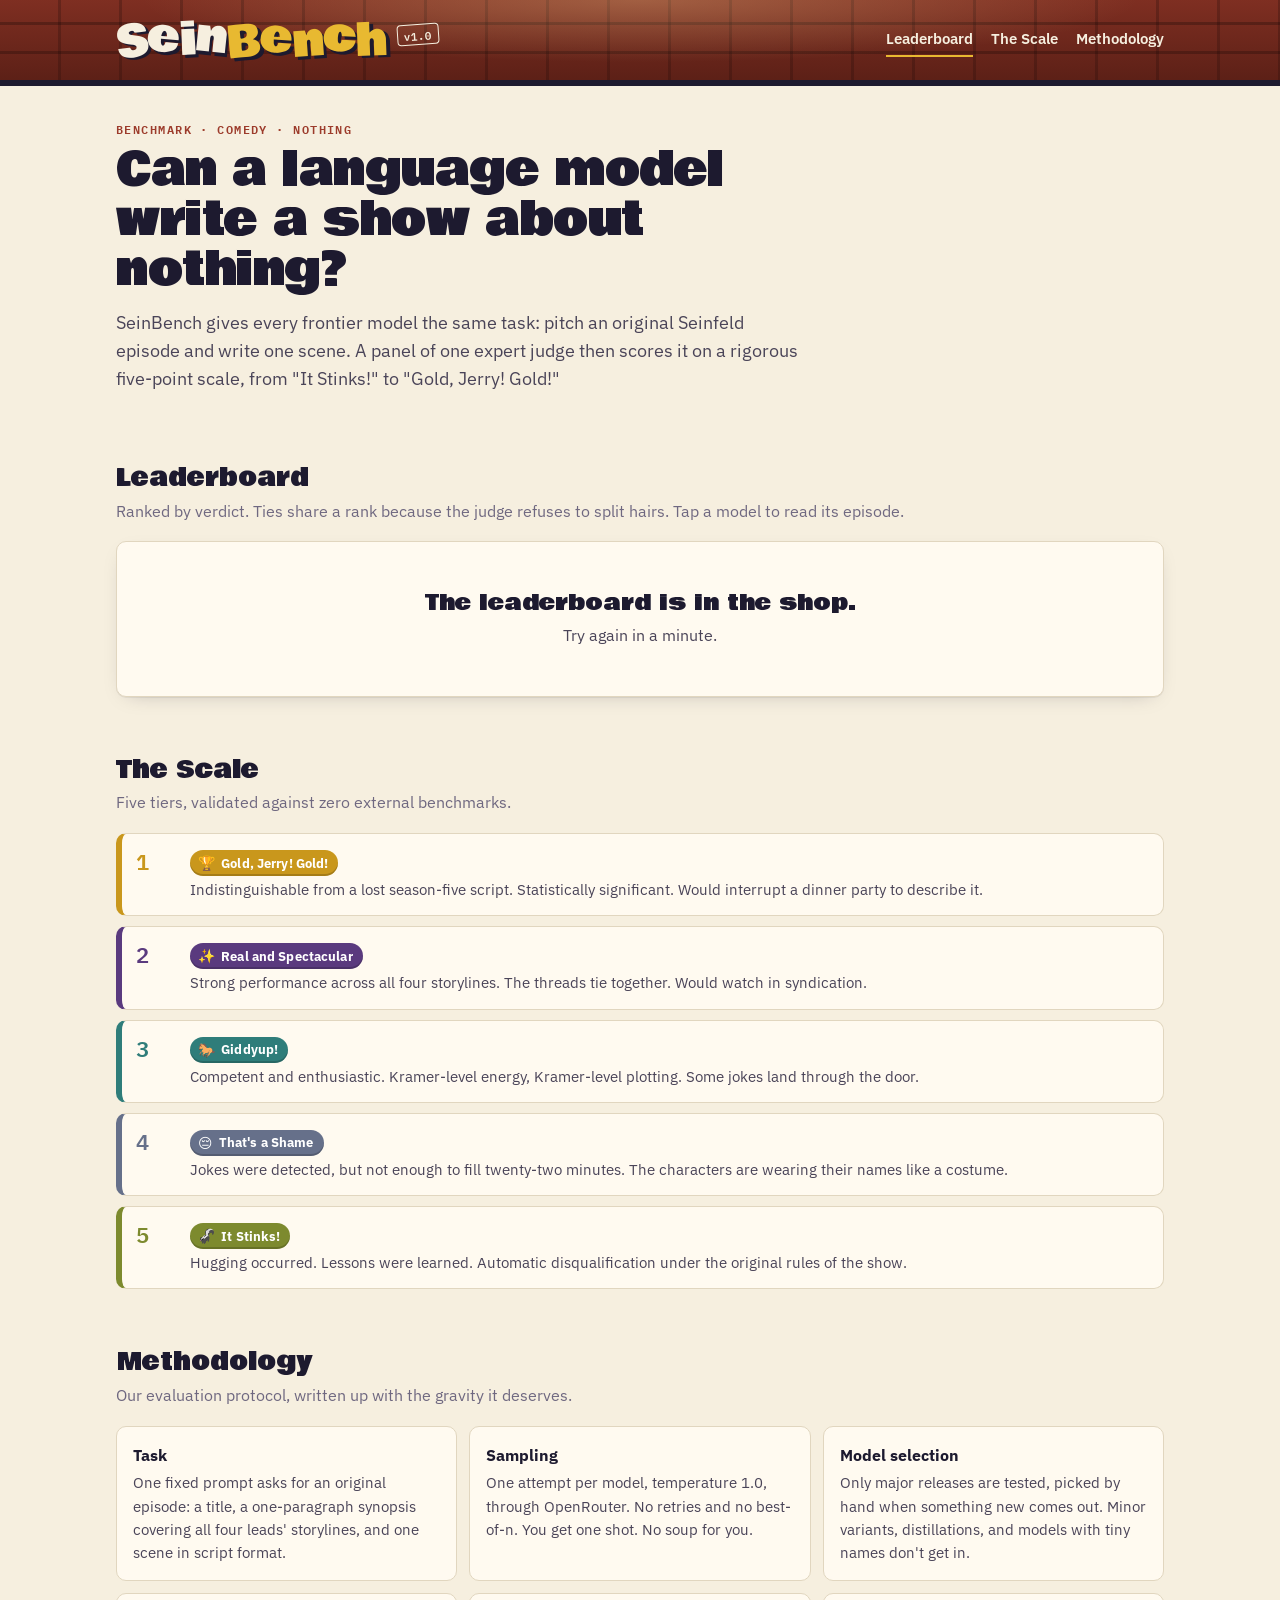
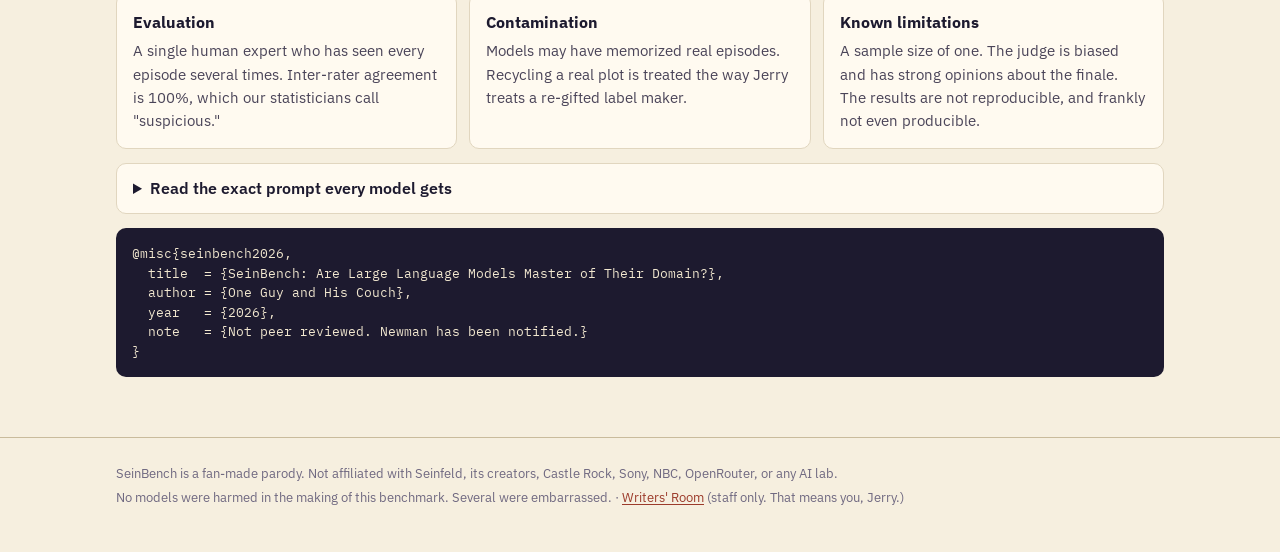
==== index.html @ 40494c4c "SeinBench: parody benchmark for writing a show about nothing Co-Authored-By: Claude Opus 5.5 <norepl" ====
<!doctype html>
<html lang="en">
<head>
  <meta charset="utf-8">
  <meta name="viewport" content="width=device-width, initial-scale=1">
  <title>SeinBench Leaderboard</title>
  <meta name="description" content="SeinBench: the industry-standard benchmark for writing a show about nothing. AI models ranked on one original Seinfeld episode each.">
  <link rel="preconnect" href="https://fonts.googleapis.com">
  <link rel="preconnect" href="https://fonts.gstatic.com" crossorigin>
  <link href="https://fonts.googleapis.com/css2?family=Bowlby+One&family=Courier+Prime:wght@400;700&family=IBM+Plex+Mono:wght@400;600&family=IBM+Plex+Sans:ital,wght@0,400;0,600;0,700;1,400;1,700&display=swap" rel="stylesheet">
  <link rel="stylesheet" href="assets/style.css">
  <link rel="icon" href="data:image/svg+xml,<svg xmlns='http://www.w3.org/2000/svg' viewBox='0 0 100 100'><text y='.9em' font-size='90'>🥨</text></svg>">
</head>
<body>
  <header class="site-header" id="site-header"></header>

  <main class="wrap">
    <div class="hero">
      <p class="eyebrow">Benchmark · Comedy · Nothing</p>
      <h1>Can a language model write a show about nothing?</h1>
      <p class="lede">SeinBench gives every frontier model the same task: pitch an original Seinfeld episode and write one scene. A panel of one expert judge then scores it on a rigorous five-point scale, from "It Stinks!" to "Gold, Jerry! Gold!"</p>
      <div class="stats" id="stats" aria-live="polite"></div>
    </div>

    <section id="board" aria-labelledby="board-title">
      <h2 id="board-title">Leaderboard</h2>
      <p class="section-sub">Ranked by verdict. Ties share a rank because the judge refuses to split hairs. Tap a model to read its episode.</p>
      <div class="board-wrap" id="board-wrap"><div class="empty">Loading the leaderboard…</div></div>
    </section>

    <section id="scale" aria-labelledby="scale-title">
      <h2 id="scale-title">The Scale</h2>
      <p class="section-sub">Five tiers, validated against zero external benchmarks.</p>
      <div class="scale" id="scale-list"></div>
    </section>

    <section id="methodology" aria-labelledby="method-title">
      <h2 id="method-title">Methodology</h2>
      <p class="section-sub">Our evaluation protocol, written up with the gravity it deserves.</p>
      <div class="method">
        <div class="card"><h3>Task</h3><p>One fixed prompt asks for an original episode: a title, a one-paragraph synopsis covering all four leads' storylines, and one scene in script format.</p></div>
        <div class="card"><h3>Sampling</h3><p>One attempt per model, temperature 1.0, through OpenRouter. No retries and no best-of-n. You get one shot. No soup for you.</p></div>
        <div class="card"><h3>Model selection</h3><p>Only major releases are tested, picked by hand when something new comes out. Minor variants, distillations, and models with tiny names don't get in.</p></div>
        <div class="card"><h3>Evaluation</h3><p>A single human expert who has seen every episode several times. Inter-rater agreement is 100%, which our statisticians call "suspicious."</p></div>
        <div class="card"><h3>Contamination</h3><p>Models may have memorized real episodes. Recycling a real plot is treated the way Jerry treats a re-gifted label maker.</p></div>
        <div class="card"><h3>Known limitations</h3><p>A sample size of one. The judge is biased and has strong opinions about the finale. The results are not reproducible, and frankly not even producible.</p></div>
      </div>
      <details class="prompt">
        <summary>Read the exact prompt every model gets</summary>
        <pre id="prompt-text">Loading…</pre>
      </details>
      <pre class="bib">@misc{seinbench2026,
  title  = {SeinBench: Are Large Language Models Master of Their Domain?},
  author = {One Guy and His Couch},
  year   = {2026},
  note   = {Not peer reviewed. Newman has been notified.}
}</pre>
    </section>
  </main>

  <footer class="site-footer" id="site-footer"></footer>

  <script src="assets/common.js"></script>
  <script>
    SB.chrome('board');

    document.querySelector('#scale-list').innerHTML = SB.TIERS.map((t) => `
      <div class="scale-row" style="--tc:var(--tier-${t.n})">
        <div class="n">${t.n}</div>
        <div><h3>${SB.badge(t.n)}</h3><p>${SB.esc(t.desc)}</p></div>
      </div>`).join('');

    SB.getText('data/prompt.txt').then((t) => { document.querySelector('#prompt-text').textContent = t.trim(); });

    (async () => {
      const wrap = document.querySelector('#board-wrap');
      let episodes = [];
      try { episodes = await SB.getJSON('data/episodes.json'); }
      catch { wrap.innerHTML = '<div class="empty"><div class="big">The leaderboard is in the shop.</div>Try again in a minute.</div>'; return; }

      const rows = SB.aggregate(episodes);
      const pending = episodes.filter((e) => !e.rating).length;
      const spent = episodes.reduce((s, e) => s + (e.stats?.cost || 0), 0);
      const stats = [
        [rows.length, 'Models evaluated'],
        [pending, 'Episodes awaiting judgment'],
        [1, 'Human judges'],
        ['100%', 'Inter-rater agreement'],
        [SB.fmtCost(spent), 'Total compute budget'],
      ];
      document.querySelector('#stats').innerHTML = stats.map(([v, l]) => `<div class="stat"><b>${SB.esc(v)}</b><span>${SB.esc(l)}</span></div>`).join('');

      if (!rows.length) {
        wrap.innerHTML = `<div class="empty"><div class="big">No models have been rated yet.</div>It's a leaderboard about nothing.${pending ? ` ${pending} episode${pending > 1 ? 's are' : ' is'} waiting for a verdict.` : ''}</div>`;
        return;
      }
      wrap.innerHTML = `
        <table class="board">
          <thead><tr>
            <th scope="col">Rank</th><th scope="col">Model</th><th scope="col">Verdict</th>
            <th scope="col" class="hide-sm">Episode</th><th scope="col" class="hide-sm">Cost</th><th scope="col" class="hide-sm">Judged</th>
          </tr></thead>
          <tbody>${rows.map((r) => `
            <tr>
              <td class="rank">${r.rank}</td>
              <td><a class="model-name" href="${SB.modelUrl(r.model)}">${SB.esc(r.name)}</a><span class="model-id">${SB.esc(r.lab)} · ${SB.esc(r.model)}</span></td>
              <td>${SB.badge(r.tier)}</td>
              <td class="hide-sm ep-title">${SB.esc(r.latest.title)}${r.count > 1 ? ` <span class="num">+${r.count - 1} more</span>` : ''}</td>
              <td class="hide-sm num">${SB.fmtCost(r.latest.stats?.cost)}</td>
              <td class="hide-sm num">${SB.fmtDate(r.latest.ratedAt)}</td>
            </tr>`).join('')}
          </tbody>
        </table>`;
    })();
  </script>
</body>
</html>
---- assets/style.css ----
:root {
  color-scheme: light;
  --ink: #1d1a2f;
  --ink-soft: #4a4458;
  --muted: #6f6880;
  --paper: #f6efdf;
  --card: #fffaf0;
  --line: #e1d6bf;
  --line-strong: #c9bb9c;
  --brick: #9c3b2b;
  --brick-dark: #6e271c;
  --mustard: #e8b931;
  --teal: #2f7d7a;
  --purple: #5a3a7e;
  --slate: #66708a;
  --stink: #7d8a2e;

  --tier-1: #c9971c;
  --tier-2: #5a3a7e;
  --tier-3: #2f7d7a;
  --tier-4: #66708a;
  --tier-5: #7d8a2e;

  --font-logo: "Bowlby One", "Arial Black", sans-serif;
  --font-ui: "IBM Plex Sans", system-ui, sans-serif;
  --font-mono: "IBM Plex Mono", ui-monospace, monospace;
  --font-script: "Courier Prime", "Courier New", monospace;

  --radius: 10px;
  --shadow: 0 1px 0 rgba(29, 26, 47, .06), 0 6px 20px -12px rgba(29, 26, 47, .35);
}

* { box-sizing: border-box; }
html { -webkit-text-size-adjust: 100%; }
body {
  margin: 0;
  background: var(--paper);
  color: var(--ink);
  font: 16px/1.55 var(--font-ui);
}
a { color: var(--brick); text-underline-offset: 2px; }
a:hover { color: var(--brick-dark); }
code, .mono { font-family: var(--font-mono); font-size: .88em; }
.wrap { max-width: 1080px; margin: 0 auto; padding: 0 16px; }
.visually-hidden { position: absolute; width: 1px; height: 1px; overflow: hidden; clip: rect(0 0 0 0); }

/* ---------- Header: a comedy-club brick wall ---------- */
.site-header {
  position: relative;
  color: var(--paper);
  background:
    radial-gradient(ellipse 60% 120% at 50% 0%, rgba(255, 220, 150, .28), transparent 65%),
    linear-gradient(rgba(40, 10, 6, .25), rgba(40, 10, 6, .55)),
    repeating-linear-gradient(0deg, transparent 0 26px, rgba(0, 0, 0, .28) 26px 29px),
    repeating-linear-gradient(90deg, transparent 0 58px, rgba(0, 0, 0, .22) 58px 61px),
    var(--brick);
  border-bottom: 6px solid var(--ink);
}
.site-header .wrap { display: flex; flex-wrap: wrap; align-items: center; justify-content: space-between; gap: 12px 24px; padding-top: 18px; padding-bottom: 18px; }
.logo { display: inline-flex; align-items: baseline; text-decoration: none; color: var(--paper); line-height: 1; }
.logo:hover { color: var(--paper); }
.logo span {
  display: inline-block;
  font: 400 clamp(30px, 6vw, 44px)/1 var(--font-logo);
  transform: translateY(var(--y, 0)) rotate(var(--r, 0deg));
  text-shadow: 3px 3px 0 var(--ink);
}
.logo span.b { color: var(--mustard); }
.logo .ver {
  font: 600 11px/1 var(--font-mono);
  margin-left: 10px;
  padding: 4px 6px;
  border: 1.5px solid var(--paper);
  border-radius: 4px;
  transform: rotate(-4deg) translateY(-14px);
  text-shadow: none;
  color: var(--paper);
}
.site-nav { display: flex; gap: 6px 18px; flex-wrap: wrap; font-weight: 600; font-size: 15px; }
.site-nav a { color: var(--paper); text-decoration: none; padding: 4px 0; border-bottom: 2px solid transparent; }
.site-nav a:hover, .site-nav a[aria-current="page"] { border-bottom-color: var(--mustard); color: var(--paper); }

/* ---------- Hero ---------- */
.hero { padding: 36px 0 8px; }
.eyebrow { font: 600 12px/1.2 var(--font-mono); letter-spacing: .12em; text-transform: uppercase; color: var(--brick); margin: 0 0 10px; }
.hero h1 { font: 400 clamp(28px, 5vw, 46px)/1.08 var(--font-logo); margin: 0 0 14px; letter-spacing: -.01em; max-width: 20ch; }
.hero p.lede { font-size: 18px; color: var(--ink-soft); max-width: 62ch; margin: 0; }

.stats { display: grid; grid-template-columns: repeat(auto-fit, minmax(150px, 1fr)); gap: 10px; margin: 26px 0 8px; }
.stat { background: var(--card); border: 1px solid var(--line); border-radius: var(--radius); padding: 12px 14px; }
.stat b { display: block; font: 600 26px/1.1 var(--font-mono); }
.stat span { font-size: 13px; color: var(--muted); }

section { padding: 30px 0; }
section > h2, .section-title { font: 400 24px/1.15 var(--font-logo); margin: 0 0 6px; }
.section-sub { color: var(--muted); margin: 0 0 18px; }

/* ---------- Leaderboard table ---------- */
.board-wrap { background: var(--card); border: 1px solid var(--line); border-radius: var(--radius); box-shadow: var(--shadow); overflow-x: auto; }
table.board { width: 100%; border-collapse: collapse; font-size: 15px; }
.board th {
  text-align: left; font: 600 11px/1.2 var(--font-mono); letter-spacing: .08em; text-transform: uppercase;
  color: var(--muted); padding: 12px 14px; border-bottom: 2px solid var(--ink); white-space: nowrap; background: #fbf4e4;
}
.board td { padding: 12px 14px; border-bottom: 1px solid var(--line); vertical-align: middle; }
.board tr:last-child td { border-bottom: 0; }
.board tbody tr:hover { background: #fdf3d9; }
.board .rank { font: 600 18px/1 var(--font-mono); width: 1%; white-space: nowrap; }
.board .model-name { font-weight: 600; color: var(--ink); text-decoration: none; }
.board .model-name:hover { color: var(--brick); text-decoration: underline; }
.board .model-id { display: block; font: 12px/1.3 var(--font-mono); color: var(--muted); }
.board .ep-title { font-style: italic; color: var(--ink-soft); }
.board .num { font-family: var(--font-mono); font-size: 13px; white-space: nowrap; color: var(--ink-soft); }
@media (max-width: 720px) {
  .board .hide-sm { display: none; }
  .board td, .board th { padding: 10px; }
}

.empty {
  text-align: center; padding: 48px 20px; color: var(--ink-soft);
}
.empty .big { font: 400 22px/1.2 var(--font-logo); color: var(--ink); margin-bottom: 6px; }

/* ---------- Tier badges ---------- */
.tier {
  display: inline-flex; align-items: center; gap: 6px; white-space: nowrap;
  font: 700 13px/1 var(--font-ui); letter-spacing: .01em;
  padding: 6px 10px 6px 8px; border-radius: 999px;
  color: #fff; background: var(--tc);
  box-shadow: inset 0 -2px 0 rgba(0, 0, 0, .18);
}
.tier i { font-style: normal; font-size: 14px; }
.tier.lg { font-size: 18px; padding: 10px 16px 10px 12px; }
.tier.lg i { font-size: 20px; }
.tier.pending { background: transparent; color: var(--muted); border: 1.5px dashed var(--line-strong); box-shadow: none; }

/* ---------- The Scale ---------- */
.scale { display: grid; gap: 10px; }
.scale-row { display: grid; grid-template-columns: 40px minmax(0, 1fr); gap: 14px; align-items: start; background: var(--card); border: 1px solid var(--line); border-left: 6px solid var(--tc); border-radius: var(--radius); padding: 14px; }
.scale-row .n { font: 600 22px/1 var(--font-mono); color: var(--tc); padding-top: 2px; }
.scale-row h3 { margin: 0 0 2px; font-size: 18px; }
.scale-row p { margin: 0; color: var(--ink-soft); font-size: 15px; }

/* ---------- Methodology ---------- */
.method { display: grid; grid-template-columns: repeat(auto-fit, minmax(260px, 1fr)); gap: 12px; }
.method .card h3 { margin: 0 0 4px; font-size: 16px; }
.method .card p { margin: 0; color: var(--ink-soft); font-size: 15px; }
.card { background: var(--card); border: 1px solid var(--line); border-radius: var(--radius); padding: 16px; }
details.prompt { margin-top: 14px; background: var(--card); border: 1px solid var(--line); border-radius: var(--radius); }
details.prompt summary { cursor: pointer; padding: 12px 16px; font-weight: 600; }
details.prompt pre { margin: 0; padding: 0 16px 16px; white-space: pre-wrap; font: 14px/1.5 var(--font-script); }
pre.bib { background: var(--ink); color: #f1e7cf; border-radius: var(--radius); padding: 16px; overflow-x: auto; font: 13px/1.5 var(--font-mono); margin: 14px 0 0; }

/* ---------- Footer ---------- */
.site-footer { border-top: 1px solid var(--line-strong); margin-top: 30px; padding: 22px 0 40px; color: var(--muted); font-size: 13px; }
.site-footer p { margin: 4px 0; }

/* ---------- Model page ---------- */
.crumb { display: inline-block; margin: 22px 0 0; font-weight: 600; text-decoration: none; }
.model-head { display: flex; flex-wrap: wrap; align-items: flex-end; justify-content: space-between; gap: 16px; padding: 14px 0 22px; border-bottom: 2px solid var(--ink); }
.model-head h1 { font: 400 clamp(26px, 5vw, 40px)/1.1 var(--font-logo); margin: 0; }
.model-head .model-id { font: 13px/1.4 var(--font-mono); color: var(--muted); margin-top: 6px; }
.episode-layout { display: grid; grid-template-columns: minmax(0, 1fr) 280px; gap: 22px; padding: 26px 0; align-items: start; }
@media (max-width: 860px) { .episode-layout { grid-template-columns: minmax(0, 1fr); } }
.listing { background: var(--card); border: 1px solid var(--line); border-radius: var(--radius); padding: 20px; box-shadow: var(--shadow); }
.listing .label { font: 600 11px/1 var(--font-mono); letter-spacing: .12em; text-transform: uppercase; color: var(--brick); }
.listing h2 { font: 700 clamp(22px, 4vw, 30px)/1.15 var(--font-ui); margin: 6px 0 12px; font-style: italic; }
.listing p.synopsis { margin: 0; font-size: 17px; }

.teleplay {
  margin-top: 18px; background: #fffef9; border: 1px solid var(--line); border-radius: 4px;
  padding: clamp(18px, 5vw, 48px) clamp(16px, 6vw, 72px);
  font: 15px/1.5 var(--font-script); color: #1a1a1a;
  box-shadow: 0 1px 0 rgba(0,0,0,.04), 6px 6px 0 -1px #efe5cd, 6px 6px 0 0 var(--line);
}
.teleplay .sp-label { font: 600 11px/1 var(--font-mono); letter-spacing: .12em; text-transform: uppercase; color: var(--brick); margin-bottom: 18px; text-align: center; }
.teleplay p { margin: 0; }
.teleplay .sp-slug { font-weight: 700; text-transform: uppercase; margin: 14px 0 8px; }
.teleplay .sp-action { margin: 6px 0; }
.teleplay .sp-cue { margin: 12px 0 0 38%; text-transform: uppercase; }
.teleplay .sp-paren { margin: 0 0 0 30%; max-width: 40%; }
.teleplay .sp-dialogue { margin: 0 14% 0 22%; }
.teleplay .sp-gap { height: 4px; }
@media (max-width: 560px) {
  .teleplay .sp-cue { margin-left: 30%; }
  .teleplay .sp-paren { margin-left: 18%; max-width: 70%; }
  .teleplay .sp-dialogue { margin: 0 0 0 10%; }
}

.run-card { position: sticky; top: 16px; display: grid; gap: 12px; }
.run-card dl { margin: 0; display: grid; grid-template-columns: auto 1fr; gap: 6px 12px; font-size: 14px; }
.run-card dt { color: var(--muted); }
.run-card dd { margin: 0; font-family: var(--font-mono); font-size: 13px; text-align: right; overflow-wrap: anywhere; }
.run-card h3 { margin: 0 0 10px; font: 600 11px/1 var(--font-mono); letter-spacing: .12em; text-transform: uppercase; color: var(--muted); }
.checks { list-style: none; margin: 0; padding: 0; display: grid; gap: 6px; font-size: 14px; }
.checks li { display: flex; justify-content: space-between; gap: 10px; }
.checks .ok { color: var(--teal); font-weight: 700; }
.checks .bad { color: var(--brick); font-weight: 700; }
.fine { font-size: 12px; color: var(--muted); margin: 8px 0 0; }

/* ---------- Writers' Room ---------- */
.room-hero { padding: 30px 0 6px; }
.room-hero h1 { font: 400 clamp(28px, 5vw, 40px)/1.1 var(--font-logo); margin: 0 0 6px; }
.lock-card { max-width: 560px; margin: 24px 0; background: var(--card); border: 1px solid var(--line); border-radius: var(--radius); padding: 22px; box-shadow: var(--shadow); }
.lock-card ol { padding-left: 20px; margin: 10px 0 16px; color: var(--ink-soft); }
.lock-card li { margin: 4px 0; }
.field { display: flex; gap: 8px; flex-wrap: wrap; }
.field input { flex: 1 1 240px; min-width: 0; }
input[type="text"], input[type="password"], input[type="search"] {
  font: 15px/1.2 var(--font-mono); padding: 12px 14px; border: 1.5px solid var(--line-strong); border-radius: 8px; background: #fff; color: var(--ink);
}
input:focus-visible, button:focus-visible, a:focus-visible { outline: 3px solid var(--mustard); outline-offset: 2px; }

.btn {
  font: 700 15px/1 var(--font-ui); padding: 12px 18px; border-radius: 8px; cursor: pointer;
  border: 2px solid var(--ink); background: var(--ink); color: var(--paper);
  box-shadow: 3px 3px 0 var(--brick); transition: transform .06s, box-shadow .06s;
}
.btn:hover { transform: translate(-1px, -1px); box-shadow: 4px 4px 0 var(--brick); }
.btn:active { transform: translate(2px, 2px); box-shadow: 1px 1px 0 var(--brick); }
.btn[disabled] { opacity: .45; cursor: not-allowed; transform: none; box-shadow: none; }
.btn.ghost { background: transparent; color: var(--ink); box-shadow: none; }
.btn.small { font-size: 13px; padding: 8px 12px; box-shadow: 2px 2px 0 var(--brick); }
.btn.small.ghost { box-shadow: none; }
.err { color: var(--brick); font-weight: 600; margin: 10px 0 0; min-height: 1.2em; }

.room-tabs { display: flex; gap: 8px; flex-wrap: wrap; margin: 18px 0 4px; }
.room-tabs a { text-decoration: none; font-weight: 600; font-size: 14px; color: var(--ink); background: var(--card); border: 1px solid var(--line); border-radius: 999px; padding: 6px 12px; }
.room-tabs a b { font-family: var(--font-mono); color: var(--brick); }

.queue { display: grid; gap: 22px; }
.verdict-card { background: var(--card); border: 1px solid var(--line); border-radius: var(--radius); box-shadow: var(--shadow); overflow: hidden; }
.verdict-card .vc-body { padding: 18px; }
.verdict-card .vc-model { font: 600 13px/1.3 var(--font-mono); color: var(--muted); }
.verdict-card h3 { font: 700 22px/1.2 var(--font-ui); font-style: italic; margin: 6px 0 10px; }
.verdict-card details summary { cursor: pointer; font-weight: 600; margin-top: 12px; }
.verdict-card .teleplay { box-shadow: none; }
.verdict-buttons { display: grid; grid-template-columns: repeat(5, minmax(0, 1fr)); gap: 8px; padding: 14px; background: #f3e9d2; border-top: 1px solid var(--line); }
@media (max-width: 720px) { .verdict-buttons { grid-template-columns: minmax(0, 1fr); } }
.verdict-btn {
  font: 700 17px/1.15 var(--font-ui); min-height: 78px; padding: 12px 10px; border-radius: 10px; cursor: pointer;
  color: #fff; background: var(--tc); border: 0; box-shadow: inset 0 -4px 0 rgba(0,0,0,.22), 0 2px 0 rgba(0,0,0,.08);
  display: flex; flex-direction: column; align-items: center; justify-content: center; gap: 4px; text-align: center;
  transition: transform .06s, filter .1s;
}
.verdict-btn i { font-style: normal; font-size: 24px; }
.verdict-btn:hover { filter: brightness(1.08); transform: translateY(-1px); }
.verdict-btn:active { transform: translateY(2px); box-shadow: inset 0 -1px 0 rgba(0,0,0,.22); }
.verdict-btn[disabled] { opacity: .5; cursor: wait; }
@media (max-width: 720px) { .verdict-btn { min-height: 64px; flex-direction: row; font-size: 18px; } }

.model-list { display: grid; gap: 8px; }
.model-row { display: grid; grid-template-columns: minmax(0, 1fr) auto; gap: 8px 14px; align-items: center; background: var(--card); border: 1px solid var(--line); border-radius: var(--radius); padding: 12px 14px; }
.model-row .mr-name { font-weight: 600; }
.model-row .mr-meta { font: 12px/1.4 var(--font-mono); color: var(--muted); overflow-wrap: anywhere; }
.model-row .mr-actions { display: flex; gap: 8px; align-items: center; justify-content: flex-end; flex-wrap: wrap; }
.pill { font: 700 10px/1 var(--font-mono); letter-spacing: .08em; text-transform: uppercase; padding: 4px 6px; border-radius: 4px; background: var(--mustard); color: var(--ink); vertical-align: 2px; margin-left: 6px; }
.pill.done { background: #d9ecd9; color: #23552a; }
.pill.run { background: #dfe4f4; color: #2b3a73; }
.pill.fail { background: #f6d6cf; color: var(--brick-dark); }
@media (max-width: 560px) { .model-row { grid-template-columns: minmax(0, 1fr); } .model-row .mr-actions { justify-content: flex-start; } }

.toast {
  position: fixed; left: 50%; bottom: 20px; transform: translateX(-50%) translateY(140%);
  background: var(--ink); color: var(--paper); padding: 12px 18px; border-radius: 10px; font-weight: 600;
  box-shadow: 4px 4px 0 var(--brick); transition: transform .25s ease; z-index: 10; max-width: calc(100vw - 32px);
}
.toast.show { transform: translateX(-50%) translateY(0); }
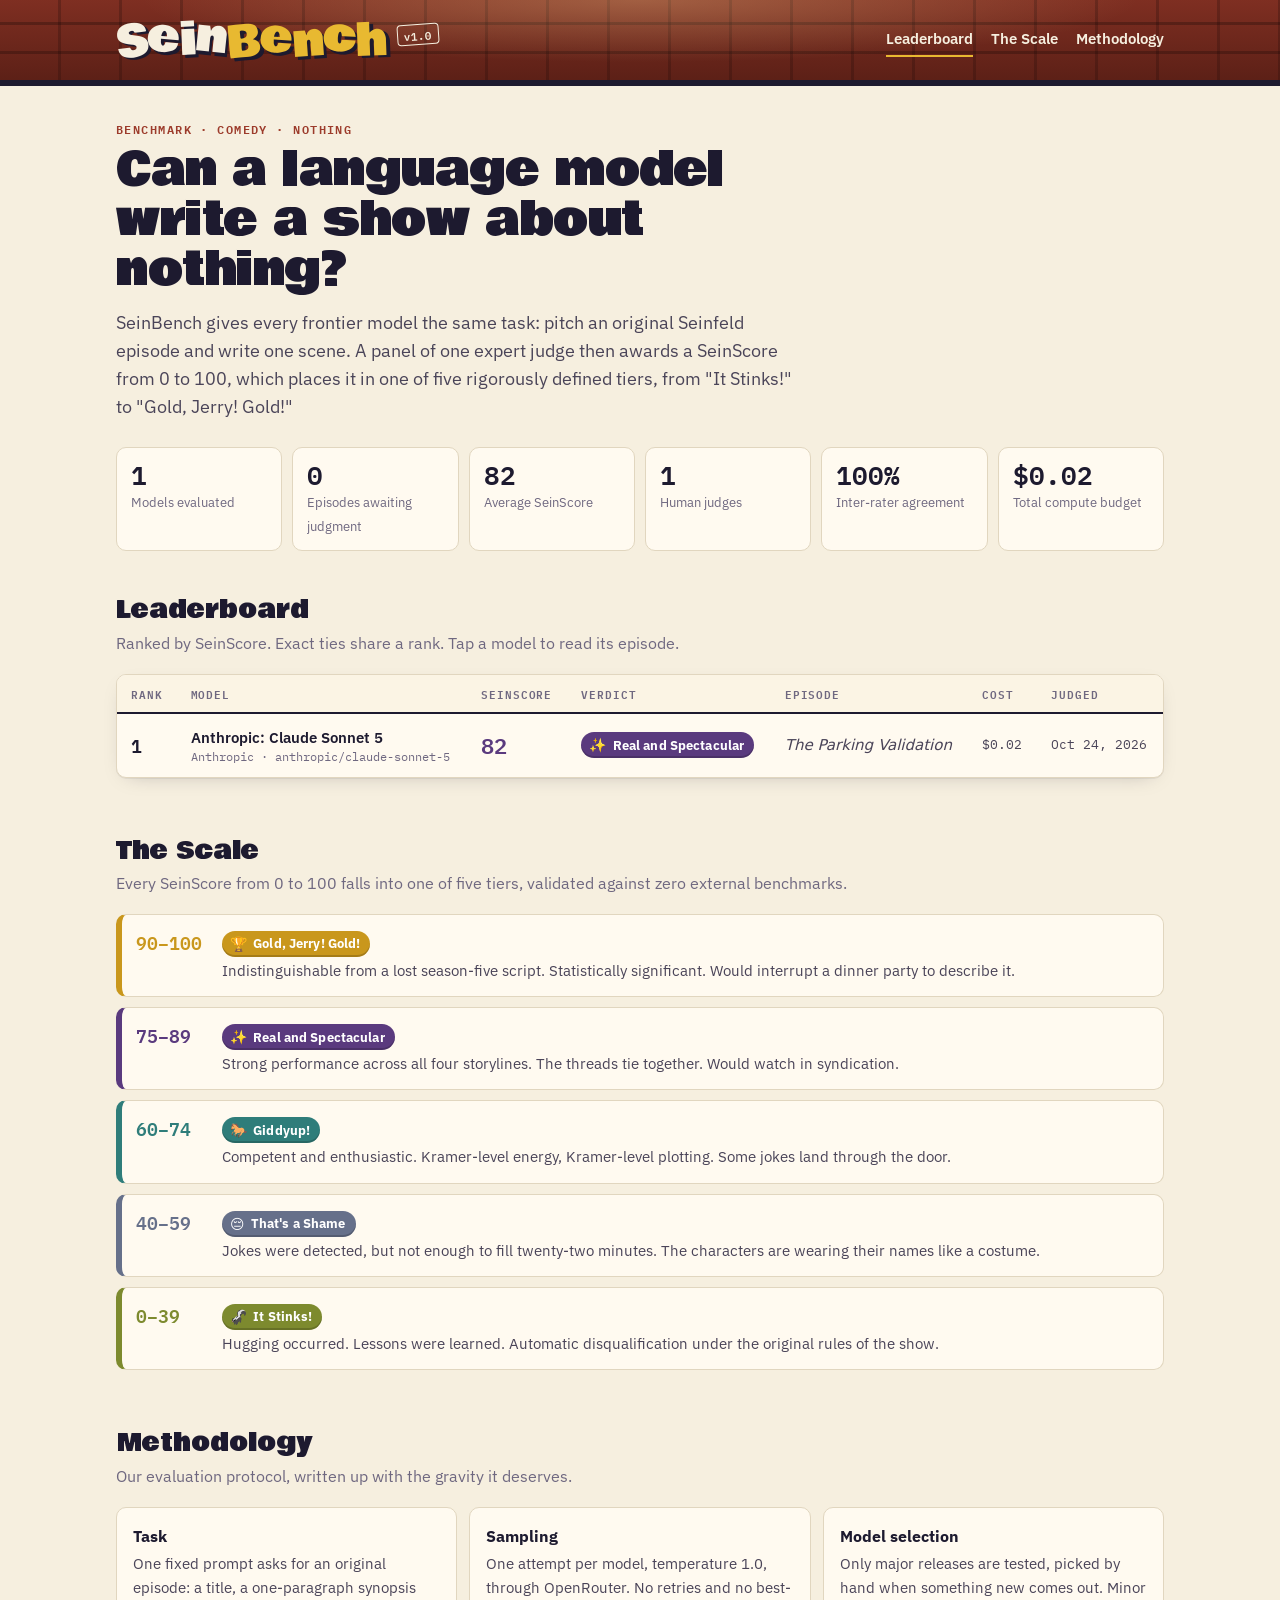
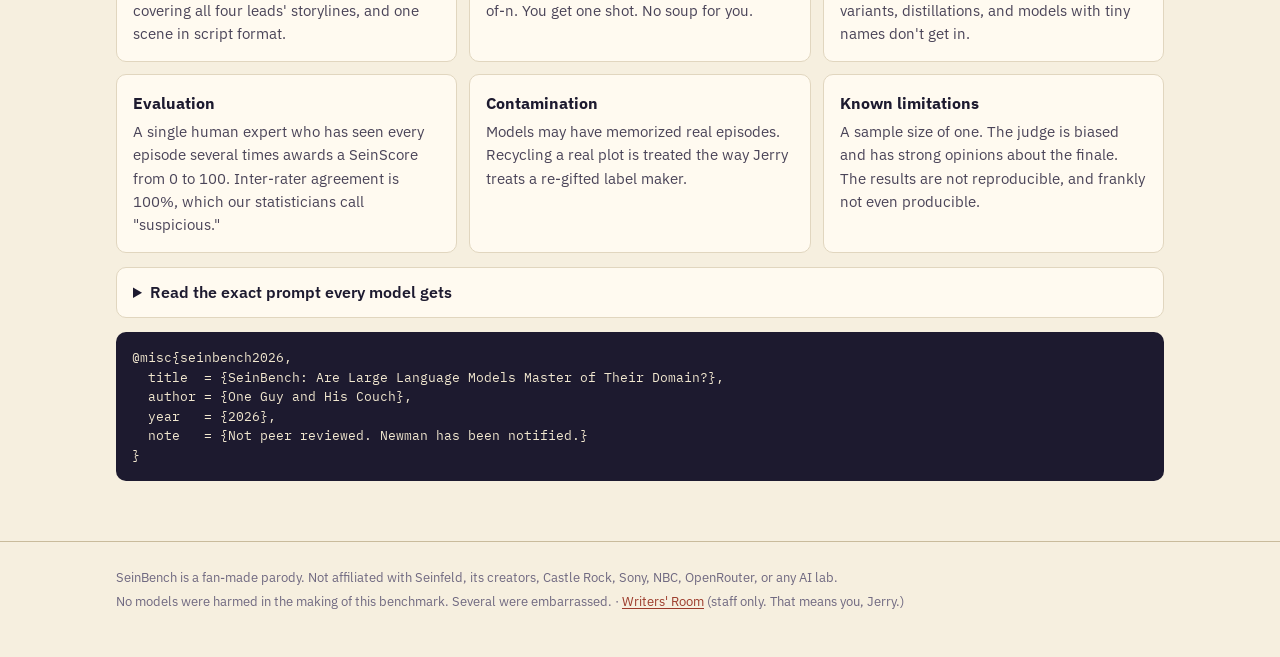
==== commit a3e33eef: "Score verdicts 0-100 with a slider; the five tiers become score bands Co-Authored-By: Claude Opus 5." ====
--- a/index.html
+++ b/index.html
@@ -18,19 +18,19 @@
     <div class="hero">
       <p class="eyebrow">Benchmark · Comedy · Nothing</p>
       <h1>Can a language model write a show about nothing?</h1>
-      <p class="lede">SeinBench gives every frontier model the same task: pitch an original Seinfeld episode and write one scene. A panel of one expert judge then scores it on a rigorous five-point scale, from "It Stinks!" to "Gold, Jerry! Gold!"</p>
+      <p class="lede">SeinBench gives every frontier model the same task: pitch an original Seinfeld episode and write one scene. A panel of one expert judge then awards a SeinScore from 0 to 100, which places it in one of five rigorously defined tiers, from "It Stinks!" to "Gold, Jerry! Gold!"</p>
       <div class="stats" id="stats" aria-live="polite"></div>
     </div>
 
     <section id="board" aria-labelledby="board-title">
       <h2 id="board-title">Leaderboard</h2>
-      <p class="section-sub">Ranked by verdict. Ties share a rank because the judge refuses to split hairs. Tap a model to read its episode.</p>
+      <p class="section-sub">Ranked by SeinScore. Exact ties share a rank. Tap a model to read its episode.</p>
       <div class="board-wrap" id="board-wrap"><div class="empty">Loading the leaderboard…</div></div>
     </section>
 
     <section id="scale" aria-labelledby="scale-title">
       <h2 id="scale-title">The Scale</h2>
-      <p class="section-sub">Five tiers, validated against zero external benchmarks.</p>
+      <p class="section-sub">Every SeinScore from 0 to 100 falls into one of five tiers, validated against zero external benchmarks.</p>
       <div class="scale" id="scale-list"></div>
     </section>
 
@@ -41,7 +41,7 @@
         <div class="card"><h3>Task</h3><p>One fixed prompt asks for an original episode: a title, a one-paragraph synopsis covering all four leads' storylines, and one scene in script format.</p></div>
         <div class="card"><h3>Sampling</h3><p>One attempt per model, temperature 1.0, through OpenRouter. No retries and no best-of-n. You get one shot. No soup for you.</p></div>
         <div class="card"><h3>Model selection</h3><p>Only major releases are tested, picked by hand when something new comes out. Minor variants, distillations, and models with tiny names don't get in.</p></div>
-        <div class="card"><h3>Evaluation</h3><p>A single human expert who has seen every episode several times. Inter-rater agreement is 100%, which our statisticians call "suspicious."</p></div>
+        <div class="card"><h3>Evaluation</h3><p>A single human expert who has seen every episode several times awards a SeinScore from 0 to 100. Inter-rater agreement is 100%, which our statisticians call "suspicious."</p></div>
         <div class="card"><h3>Contamination</h3><p>Models may have memorized real episodes. Recycling a real plot is treated the way Jerry treats a re-gifted label maker.</p></div>
         <div class="card"><h3>Known limitations</h3><p>A sample size of one. The judge is biased and has strong opinions about the finale. The results are not reproducible, and frankly not even producible.</p></div>
       </div>
@@ -66,7 +66,7 @@
 
     document.querySelector('#scale-list').innerHTML = SB.TIERS.map((t) => `
       <div class="scale-row" style="--tc:var(--tier-${t.n})">
-        <div class="n">${t.n}</div>
+        <div class="n">${t.min}–${t.max}</div>
         <div><h3>${SB.badge(t.n)}</h3><p>${SB.esc(t.desc)}</p></div>
       </div>`).join('');
 
@@ -84,6 +84,7 @@
       const stats = [
         [rows.length, 'Models evaluated'],
         [pending, 'Episodes awaiting judgment'],
+        [rows.length ? SB.fmtScore(Math.round(rows.reduce((s, r) => s + r.score, 0) / rows.length * 10) / 10) : '—', 'Average SeinScore'],
         [1, 'Human judges'],
         ['100%', 'Inter-rater agreement'],
         [SB.fmtCost(spent), 'Total compute budget'],
@@ -97,14 +98,15 @@
       wrap.innerHTML = `
         <table class="board">
           <thead><tr>
-            <th scope="col">Rank</th><th scope="col">Model</th><th scope="col">Verdict</th>
+            <th scope="col">Rank</th><th scope="col">Model</th><th scope="col">SeinScore</th><th scope="col" class="hide-sm">Verdict</th>
             <th scope="col" class="hide-sm">Episode</th><th scope="col" class="hide-sm">Cost</th><th scope="col" class="hide-sm">Judged</th>
           </tr></thead>
           <tbody>${rows.map((r) => `
             <tr>
               <td class="rank">${r.rank}</td>
               <td><a class="model-name" href="${SB.modelUrl(r.model)}">${SB.esc(r.name)}</a><span class="model-id">${SB.esc(r.lab)} · ${SB.esc(r.model)}</span></td>
-              <td>${SB.badge(r.tier)}</td>
+              <td class="score" style="color:var(--tier-${r.tier})">${SB.fmtScore(r.score)}${r.count > 1 ? `<small> avg</small>` : ''}</td>
+              <td class="hide-sm">${SB.badge(r.tier)}</td>
               <td class="hide-sm ep-title">${SB.esc(r.latest.title)}${r.count > 1 ? ` <span class="num">+${r.count - 1} more</span>` : ''}</td>
               <td class="hide-sm num">${SB.fmtCost(r.latest.stats?.cost)}</td>
               <td class="hide-sm num">${SB.fmtDate(r.latest.ratedAt)}</td>
--- a/assets/style.css
+++ b/assets/style.css
@@ -106,6 +106,8 @@
 .board tr:last-child td { border-bottom: 0; }
 .board tbody tr:hover { background: #fdf3d9; }
 .board .rank { font: 600 18px/1 var(--font-mono); width: 1%; white-space: nowrap; }
+.board .score { font: 600 22px/1 var(--font-mono); white-space: nowrap; font-variant-numeric: tabular-nums; }
+.board .score small { font-size: 12px; color: var(--muted); font-weight: 400; }
 .board .model-name { font-weight: 600; color: var(--ink); text-decoration: none; }
 .board .model-name:hover { color: var(--brick); text-decoration: underline; }
 .board .model-id { display: block; font: 12px/1.3 var(--font-mono); color: var(--muted); }
@@ -132,12 +134,14 @@
 .tier i { font-style: normal; font-size: 14px; }
 .tier.lg { font-size: 18px; padding: 10px 16px 10px 12px; }
 .tier.lg i { font-size: 20px; }
+.big-score { font: 600 44px/1 var(--font-mono); font-variant-numeric: tabular-nums; }
+.big-score small { font-size: 16px; color: var(--muted); font-weight: 400; }
 .tier.pending { background: transparent; color: var(--muted); border: 1.5px dashed var(--line-strong); box-shadow: none; }
 
 /* ---------- The Scale ---------- */
 .scale { display: grid; gap: 10px; }
-.scale-row { display: grid; grid-template-columns: 40px minmax(0, 1fr); gap: 14px; align-items: start; background: var(--card); border: 1px solid var(--line); border-left: 6px solid var(--tc); border-radius: var(--radius); padding: 14px; }
-.scale-row .n { font: 600 22px/1 var(--font-mono); color: var(--tc); padding-top: 2px; }
+.scale-row { display: grid; grid-template-columns: 72px minmax(0, 1fr); gap: 14px; align-items: start; background: var(--card); border: 1px solid var(--line); border-left: 6px solid var(--tc); border-radius: var(--radius); padding: 14px; }
+.scale-row .n { font: 600 18px/1.1 var(--font-mono); color: var(--tc); padding-top: 4px; white-space: nowrap; }
 .scale-row h3 { margin: 0 0 2px; font-size: 18px; }
 .scale-row p { margin: 0; color: var(--ink-soft); font-size: 15px; }
 
@@ -235,19 +239,45 @@
 .verdict-card h3 { font: 700 22px/1.2 var(--font-ui); font-style: italic; margin: 6px 0 10px; }
 .verdict-card details summary { cursor: pointer; font-weight: 600; margin-top: 12px; }
 .verdict-card .teleplay { box-shadow: none; }
-.verdict-buttons { display: grid; grid-template-columns: repeat(5, minmax(0, 1fr)); gap: 8px; padding: 14px; background: #f3e9d2; border-top: 1px solid var(--line); }
-@media (max-width: 720px) { .verdict-buttons { grid-template-columns: minmax(0, 1fr); } }
-.verdict-btn {
-  font: 700 17px/1.15 var(--font-ui); min-height: 78px; padding: 12px 10px; border-radius: 10px; cursor: pointer;
-  color: #fff; background: var(--tc); border: 0; box-shadow: inset 0 -4px 0 rgba(0,0,0,.22), 0 2px 0 rgba(0,0,0,.08);
-  display: flex; flex-direction: column; align-items: center; justify-content: center; gap: 4px; text-align: center;
-  transition: transform .06s, filter .1s;
-}
-.verdict-btn i { font-style: normal; font-size: 24px; }
-.verdict-btn:hover { filter: brightness(1.08); transform: translateY(-1px); }
-.verdict-btn:active { transform: translateY(2px); box-shadow: inset 0 -1px 0 rgba(0,0,0,.22); }
-.verdict-btn[disabled] { opacity: .5; cursor: wait; }
-@media (max-width: 720px) { .verdict-btn { min-height: 64px; flex-direction: row; font-size: 18px; } }
+.verdict-panel { padding: 18px; background: #f3e9d2; border-top: 1px solid var(--line); display: grid; gap: 14px; }
+.vp-note { margin: 0; font-size: 14px; color: var(--ink-soft); }
+.vp-readout { display: flex; align-items: baseline; gap: 14px; flex-wrap: wrap; }
+.vp-num { font: 600 54px/1 var(--font-mono); color: var(--tc); min-width: 2.2ch; font-variant-numeric: tabular-nums; }
+.vp-tier { font: 700 20px/1.2 var(--font-ui); color: var(--ink); }
+.vp-slider {
+  -webkit-appearance: none; appearance: none; width: 100%; height: 44px; margin: 0; background: transparent; cursor: pointer;
+}
+.vp-slider::-webkit-slider-runnable-track {
+  height: 14px; border-radius: 999px; box-shadow: inset 0 1px 2px rgba(0,0,0,.25);
+  background: var(--track);
+}
+.vp-slider::-moz-range-track {
+  height: 14px; border-radius: 999px; box-shadow: inset 0 1px 2px rgba(0,0,0,.25);
+  background: var(--track);
+}
+.vp-slider::-webkit-slider-thumb {
+  -webkit-appearance: none; width: 36px; height: 36px; margin-top: -11px; border-radius: 50%;
+  background: #fff; border: 6px solid var(--tc); box-shadow: 0 2px 6px rgba(0,0,0,.3);
+}
+.vp-slider::-moz-range-thumb { width: 24px; height: 24px; border-radius: 50%; background: #fff; border: 6px solid var(--tc); box-shadow: 0 2px 6px rgba(0,0,0,.3); }
+.vp-slider:disabled { cursor: wait; opacity: .6; }
+.vp-bands { display: flex; gap: 3px; margin-top: -6px; }
+.vp-band {
+  flex: 1 1 0; min-width: 0; display: flex; align-items: center; justify-content: space-between; gap: 4px;
+  padding: 6px 6px; border: 0; border-radius: 6px; cursor: pointer;
+  background: color-mix(in srgb, var(--tc) 16%, transparent); color: var(--ink); font: 600 11px/1 var(--font-mono);
+}
+.vp-band i { font-style: normal; font-size: 15px; }
+.vp-band:hover { background: color-mix(in srgb, var(--tc) 30%, transparent); }
+.vp-actions { display: flex; gap: 8px; align-items: center; flex-wrap: wrap; }
+.vp-actions .btn.small { font-size: 16px; min-width: 48px; min-height: 44px; }
+.vp-submit { margin-left: auto; min-height: 48px; font-size: 16px; }
+@media (max-width: 560px) {
+  .vp-band span { display: none; }
+  .vp-band { justify-content: center; }
+  .vp-submit { flex: 1 1 100%; margin-left: 0; margin-top: 14px; }
+}
+.score-chip { font: 600 18px/1 var(--font-mono); min-width: 2.4ch; text-align: right; font-variant-numeric: tabular-nums; }
 
 .model-list { display: grid; gap: 8px; }
 .model-row { display: grid; grid-template-columns: minmax(0, 1fr) auto; gap: 8px 14px; align-items: center; background: var(--card); border: 1px solid var(--line); border-radius: var(--radius); padding: 12px 14px; }
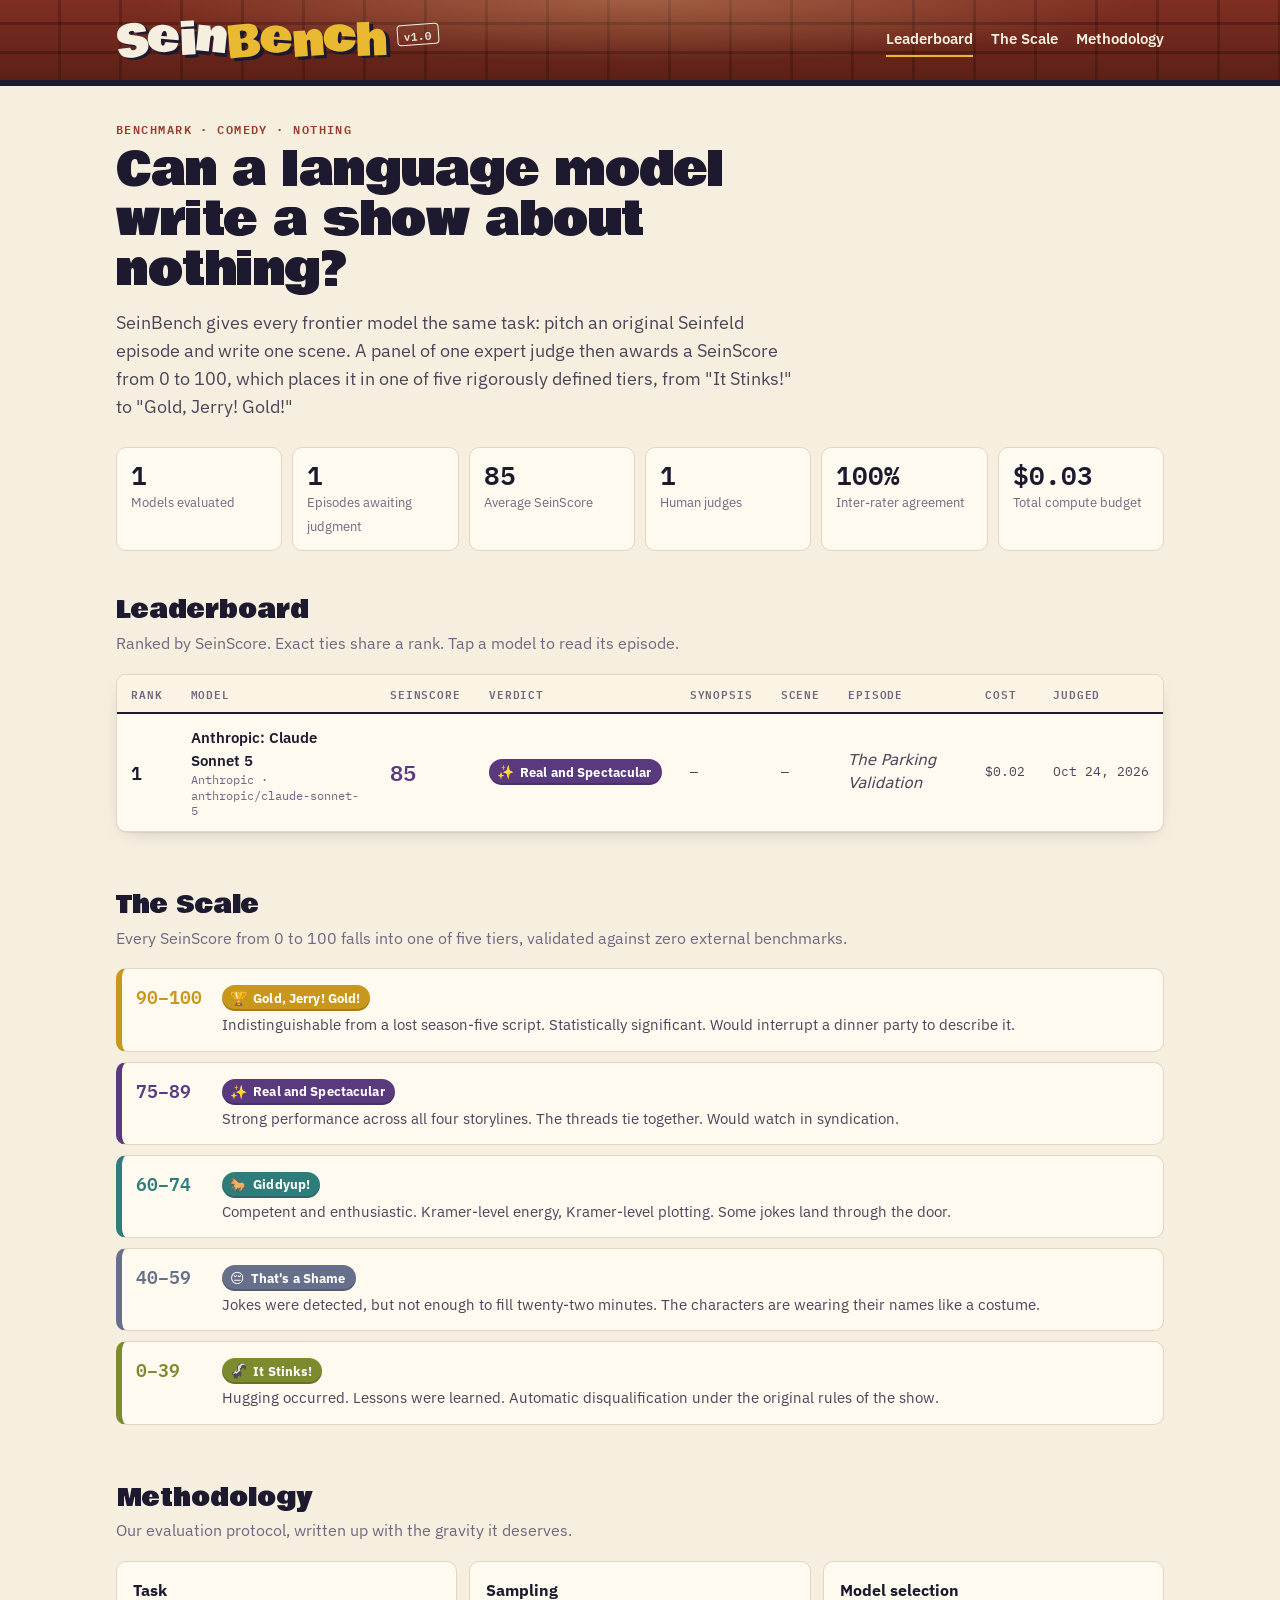
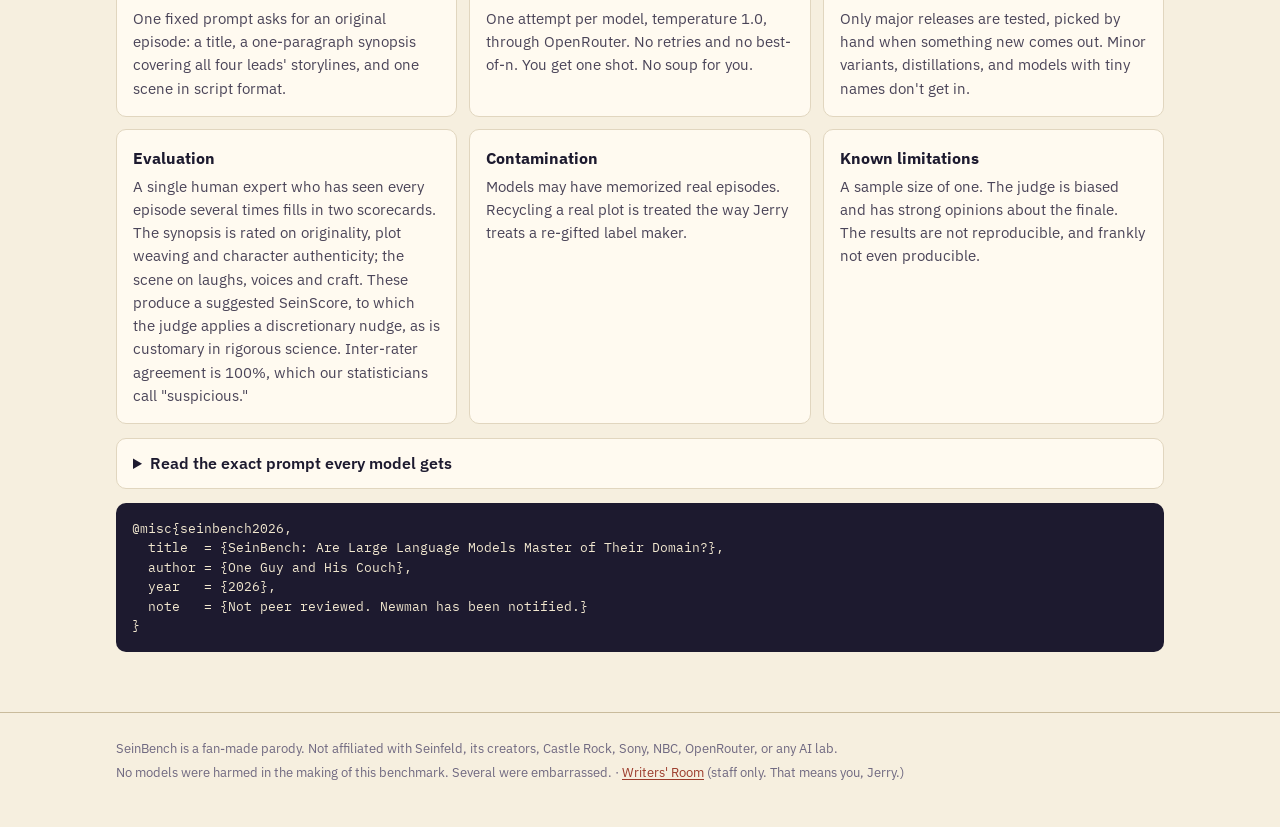
==== commit 824897c6: "Synopsis and scene scorecards that suggest a SeinScore; the judge can nudge it Co-Authored-By: Claud" ====
--- a/index.html
+++ b/index.html
@@ -41,7 +41,7 @@
         <div class="card"><h3>Task</h3><p>One fixed prompt asks for an original episode: a title, a one-paragraph synopsis covering all four leads' storylines, and one scene in script format.</p></div>
         <div class="card"><h3>Sampling</h3><p>One attempt per model, temperature 1.0, through OpenRouter. No retries and no best-of-n. You get one shot. No soup for you.</p></div>
         <div class="card"><h3>Model selection</h3><p>Only major releases are tested, picked by hand when something new comes out. Minor variants, distillations, and models with tiny names don't get in.</p></div>
-        <div class="card"><h3>Evaluation</h3><p>A single human expert who has seen every episode several times awards a SeinScore from 0 to 100. Inter-rater agreement is 100%, which our statisticians call "suspicious."</p></div>
+        <div class="card"><h3>Evaluation</h3><p>A single human expert who has seen every episode several times fills in two scorecards. The synopsis is rated on originality, plot weaving and character authenticity; the scene on laughs, voices and craft. These produce a suggested SeinScore, to which the judge applies a discretionary nudge, as is customary in rigorous science. Inter-rater agreement is 100%, which our statisticians call "suspicious."</p></div>
         <div class="card"><h3>Contamination</h3><p>Models may have memorized real episodes. Recycling a real plot is treated the way Jerry treats a re-gifted label maker.</p></div>
         <div class="card"><h3>Known limitations</h3><p>A sample size of one. The judge is biased and has strong opinions about the finale. The results are not reproducible, and frankly not even producible.</p></div>
       </div>
@@ -98,7 +98,7 @@
       wrap.innerHTML = `
         <table class="board">
           <thead><tr>
-            <th scope="col">Rank</th><th scope="col">Model</th><th scope="col">SeinScore</th><th scope="col" class="hide-sm">Verdict</th>
+            <th scope="col">Rank</th><th scope="col">Model</th><th scope="col">SeinScore</th><th scope="col" class="hide-sm">Verdict</th><th scope="col" class="hide-sm" title="Synopsis scorecard">Synopsis</th><th scope="col" class="hide-sm" title="Scene scorecard">Scene</th>
             <th scope="col" class="hide-sm">Episode</th><th scope="col" class="hide-sm">Cost</th><th scope="col" class="hide-sm">Judged</th>
           </tr></thead>
           <tbody>${rows.map((r) => `
@@ -107,6 +107,8 @@
               <td><a class="model-name" href="${SB.modelUrl(r.model)}">${SB.esc(r.name)}</a><span class="model-id">${SB.esc(r.lab)} · ${SB.esc(r.model)}</span></td>
               <td class="score" style="color:var(--tier-${r.tier})">${SB.fmtScore(r.score)}${r.count > 1 ? `<small> avg</small>` : ''}</td>
               <td class="hide-sm">${SB.badge(r.tier)}</td>
+              <td class="hide-sm num">${SB.fmtScore(r.synopsis)}</td>
+              <td class="hide-sm num">${SB.fmtScore(r.scene)}</td>
               <td class="hide-sm ep-title">${SB.esc(r.latest.title)}${r.count > 1 ? ` <span class="num">+${r.count - 1} more</span>` : ''}</td>
               <td class="hide-sm num">${SB.fmtCost(r.latest.stats?.cost)}</td>
               <td class="hide-sm num">${SB.fmtDate(r.latest.ratedAt)}</td>
--- a/assets/style.css
+++ b/assets/style.css
@@ -296,3 +296,42 @@
   box-shadow: 4px 4px 0 var(--brick); transition: transform .25s ease; z-index: 10; max-width: calc(100vw - 32px);
 }
 .toast.show { transform: translateX(-50%) translateY(0); }
+
+/* ---------- Scorecards ---------- */
+.scorecard { margin: 16px 0 4px; border: 1px solid var(--line); border-radius: var(--radius); background: #fbf4e4; padding: 4px 14px 10px; }
+.sc-head { display: flex; justify-content: space-between; align-items: baseline; padding: 10px 0 4px; border-bottom: 1px solid var(--line); }
+.sc-head span { font: 600 11px/1 var(--font-mono); letter-spacing: .12em; text-transform: uppercase; color: var(--brick); }
+.sc-score { font: 600 22px/1 var(--font-mono); font-variant-numeric: tabular-nums; color: var(--muted); }
+.crit { display: grid; grid-template-columns: minmax(0, 1fr) auto; gap: 4px 16px; align-items: center; padding: 12px 0; border-bottom: 1px dashed var(--line); }
+.crit:last-child { border-bottom: 0; }
+.crit-label b { display: block; font-size: 15px; }
+.crit-label span { display: block; font-size: 13px; color: var(--muted); line-height: 1.35; }
+.crit-scale { display: grid; grid-template-columns: repeat(5, 44px); gap: 4px; }
+.crit-btn {
+  height: 44px; border-radius: 8px; cursor: pointer; font: 600 16px/1 var(--font-mono);
+  border: 1.5px solid var(--line-strong); background: #fff; color: var(--ink-soft);
+}
+.crit-btn:hover { border-color: var(--tc); color: var(--ink); }
+.crit-btn[aria-checked="true"] { background: var(--tc); border-color: var(--tc); color: #fff; box-shadow: inset 0 -3px 0 rgba(0,0,0,.2); }
+.crit-ends { grid-column: 2; display: flex; justify-content: space-between; font: 11px/1.2 var(--font-mono); color: var(--muted); }
+@media (max-width: 620px) {
+  .crit { grid-template-columns: minmax(0, 1fr); }
+  .crit-scale { grid-template-columns: repeat(5, minmax(0, 1fr)); }
+  .crit-ends { grid-column: 1; }
+}
+
+.vp-title { font: 600 11px/1 var(--font-mono); letter-spacing: .12em; text-transform: uppercase; color: var(--brick); }
+.vp-suggest { margin: -6px 0 0; font-size: 14px; color: var(--ink-soft); min-height: 1.4em; }
+.vp-track { position: relative; padding-top: 22px; }
+.vp-marker { position: absolute; top: 0; transform: translateX(-50%); display: flex; flex-direction: column; align-items: center; pointer-events: none; }
+.vp-marker span { font: 600 11px/1 var(--font-mono); background: var(--ink); color: var(--paper); padding: 3px 5px; border-radius: 4px; }
+.vp-marker::after { content: ""; width: 2px; height: 26px; background: var(--ink); opacity: .55; }
+
+/* ---------- Public scorecard (model page) ---------- */
+.sc-table { display: grid; gap: 10px; }
+.sc-table h4 { margin: 4px 0 0; display: flex; justify-content: space-between; font: 600 11px/1 var(--font-mono); letter-spacing: .1em; text-transform: uppercase; color: var(--muted); }
+.sc-row { display: grid; grid-template-columns: minmax(0, 1fr) auto; gap: 2px 10px; font-size: 14px; align-items: center; }
+.dots { display: inline-flex; gap: 3px; }
+.dots i { width: 10px; height: 10px; border-radius: 50%; background: var(--line); }
+.dots i.on { background: var(--tc); }
+.sc-row small { grid-column: 1 / -1; color: var(--muted); font-size: 12px; margin-top: -2px; }
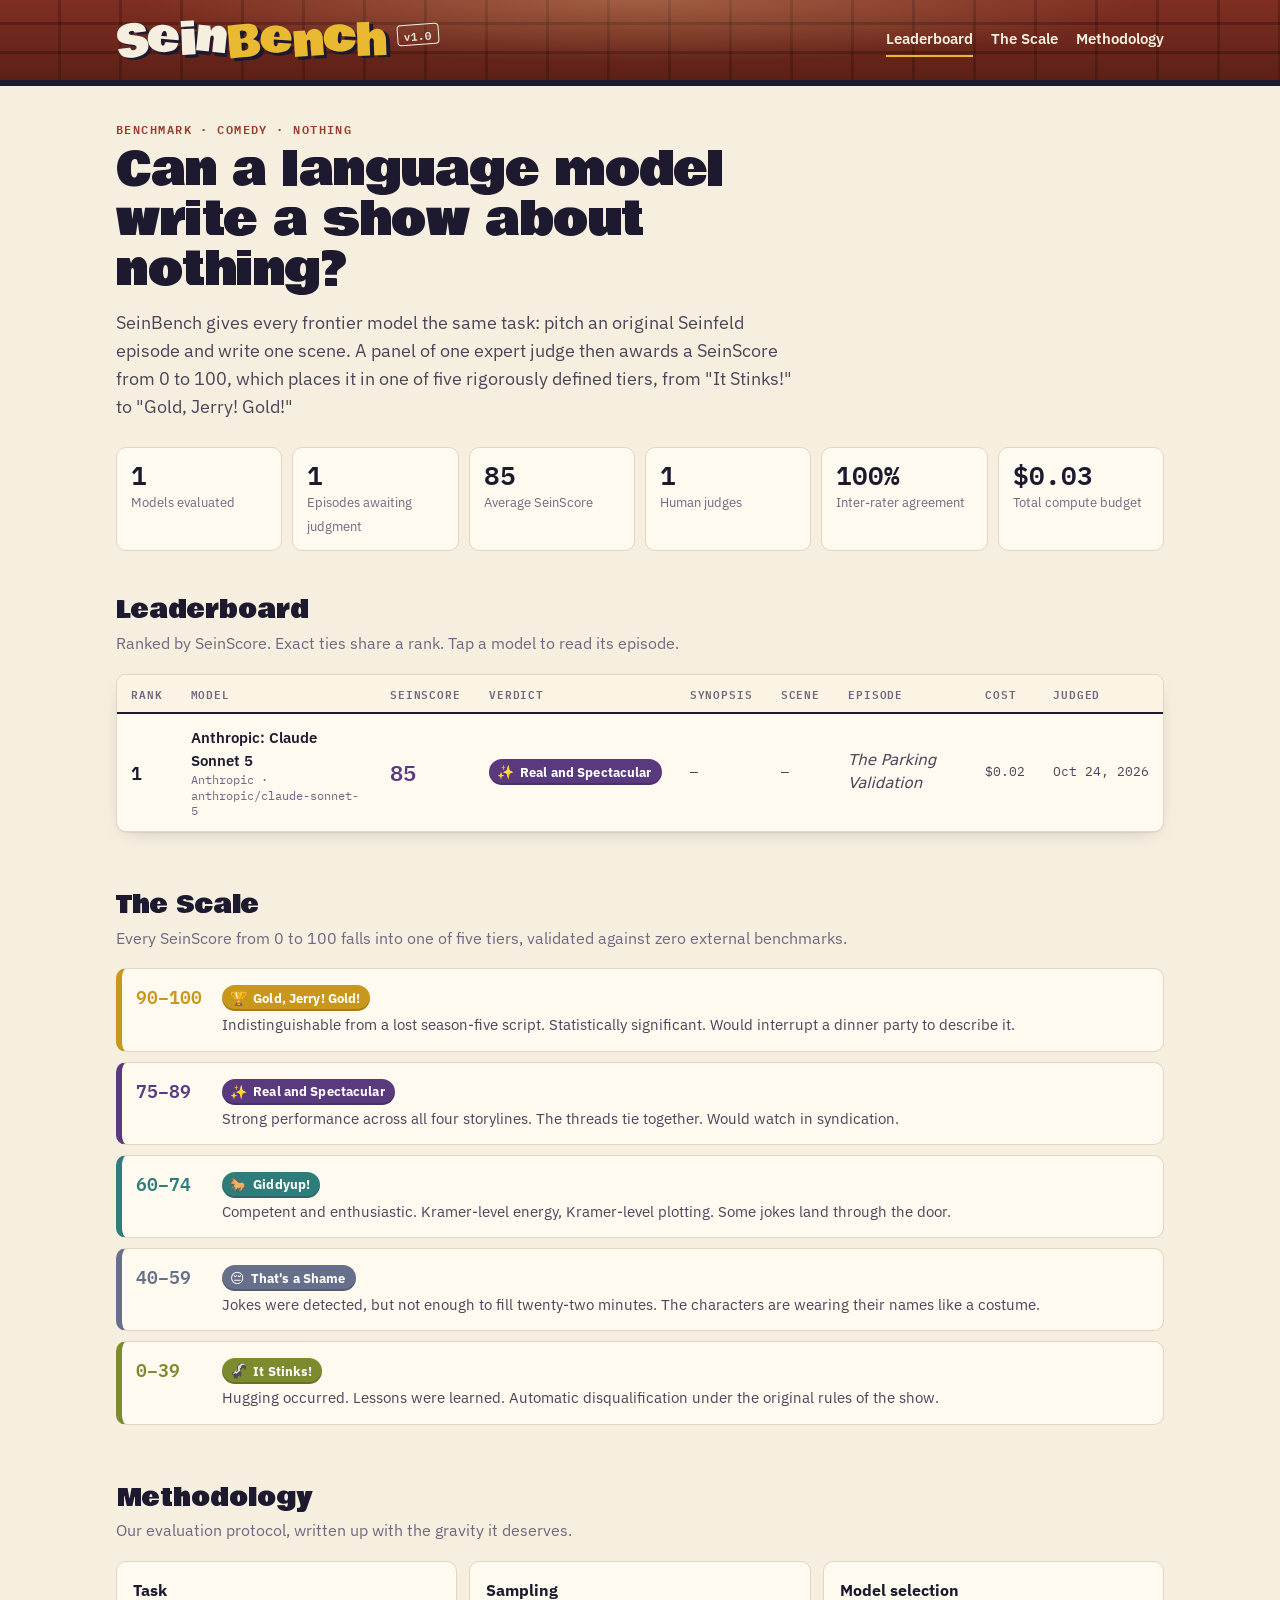
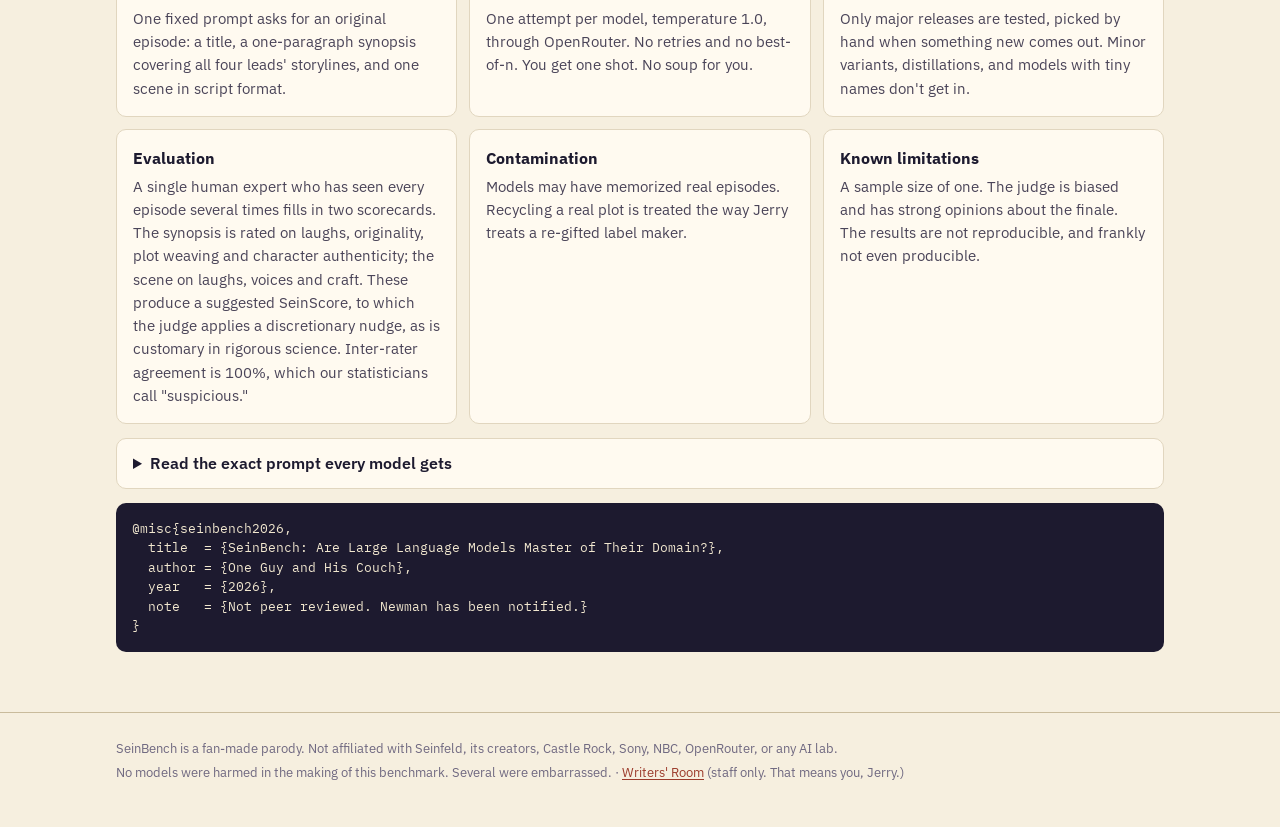
==== commit cf937ba2: "Add Laughs to the synopsis scorecard Co-Authored-By: Claude Opus 5.5 <noreply@anthropic.com>" ====
--- a/index.html
+++ b/index.html
@@ -8,7 +8,7 @@
   <link rel="preconnect" href="https://fonts.googleapis.com">
   <link rel="preconnect" href="https://fonts.gstatic.com" crossorigin>
   <link href="https://fonts.googleapis.com/css2?family=Bowlby+One&family=Courier+Prime:wght@400;700&family=IBM+Plex+Mono:wght@400;600&family=IBM+Plex+Sans:ital,wght@0,400;0,600;0,700;1,400;1,700&display=swap" rel="stylesheet">
-  <link rel="stylesheet" href="assets/style.css">
+  <link rel="stylesheet" href="assets/style.css?v=dev">
   <link rel="icon" href="data:image/svg+xml,<svg xmlns='http://www.w3.org/2000/svg' viewBox='0 0 100 100'><text y='.9em' font-size='90'>🥨</text></svg>">
 </head>
 <body>
@@ -41,7 +41,7 @@
         <div class="card"><h3>Task</h3><p>One fixed prompt asks for an original episode: a title, a one-paragraph synopsis covering all four leads' storylines, and one scene in script format.</p></div>
         <div class="card"><h3>Sampling</h3><p>One attempt per model, temperature 1.0, through OpenRouter. No retries and no best-of-n. You get one shot. No soup for you.</p></div>
         <div class="card"><h3>Model selection</h3><p>Only major releases are tested, picked by hand when something new comes out. Minor variants, distillations, and models with tiny names don't get in.</p></div>
-        <div class="card"><h3>Evaluation</h3><p>A single human expert who has seen every episode several times fills in two scorecards. The synopsis is rated on originality, plot weaving and character authenticity; the scene on laughs, voices and craft. These produce a suggested SeinScore, to which the judge applies a discretionary nudge, as is customary in rigorous science. Inter-rater agreement is 100%, which our statisticians call "suspicious."</p></div>
+        <div class="card"><h3>Evaluation</h3><p>A single human expert who has seen every episode several times fills in two scorecards. The synopsis is rated on laughs, originality, plot weaving and character authenticity; the scene on laughs, voices and craft. These produce a suggested SeinScore, to which the judge applies a discretionary nudge, as is customary in rigorous science. Inter-rater agreement is 100%, which our statisticians call "suspicious."</p></div>
         <div class="card"><h3>Contamination</h3><p>Models may have memorized real episodes. Recycling a real plot is treated the way Jerry treats a re-gifted label maker.</p></div>
         <div class="card"><h3>Known limitations</h3><p>A sample size of one. The judge is biased and has strong opinions about the finale. The results are not reproducible, and frankly not even producible.</p></div>
       </div>
@@ -60,7 +60,7 @@
 
   <footer class="site-footer" id="site-footer"></footer>
 
-  <script src="assets/common.js"></script>
+  <script src="assets/common.js?v=dev"></script>
   <script>
     SB.chrome('board');
 
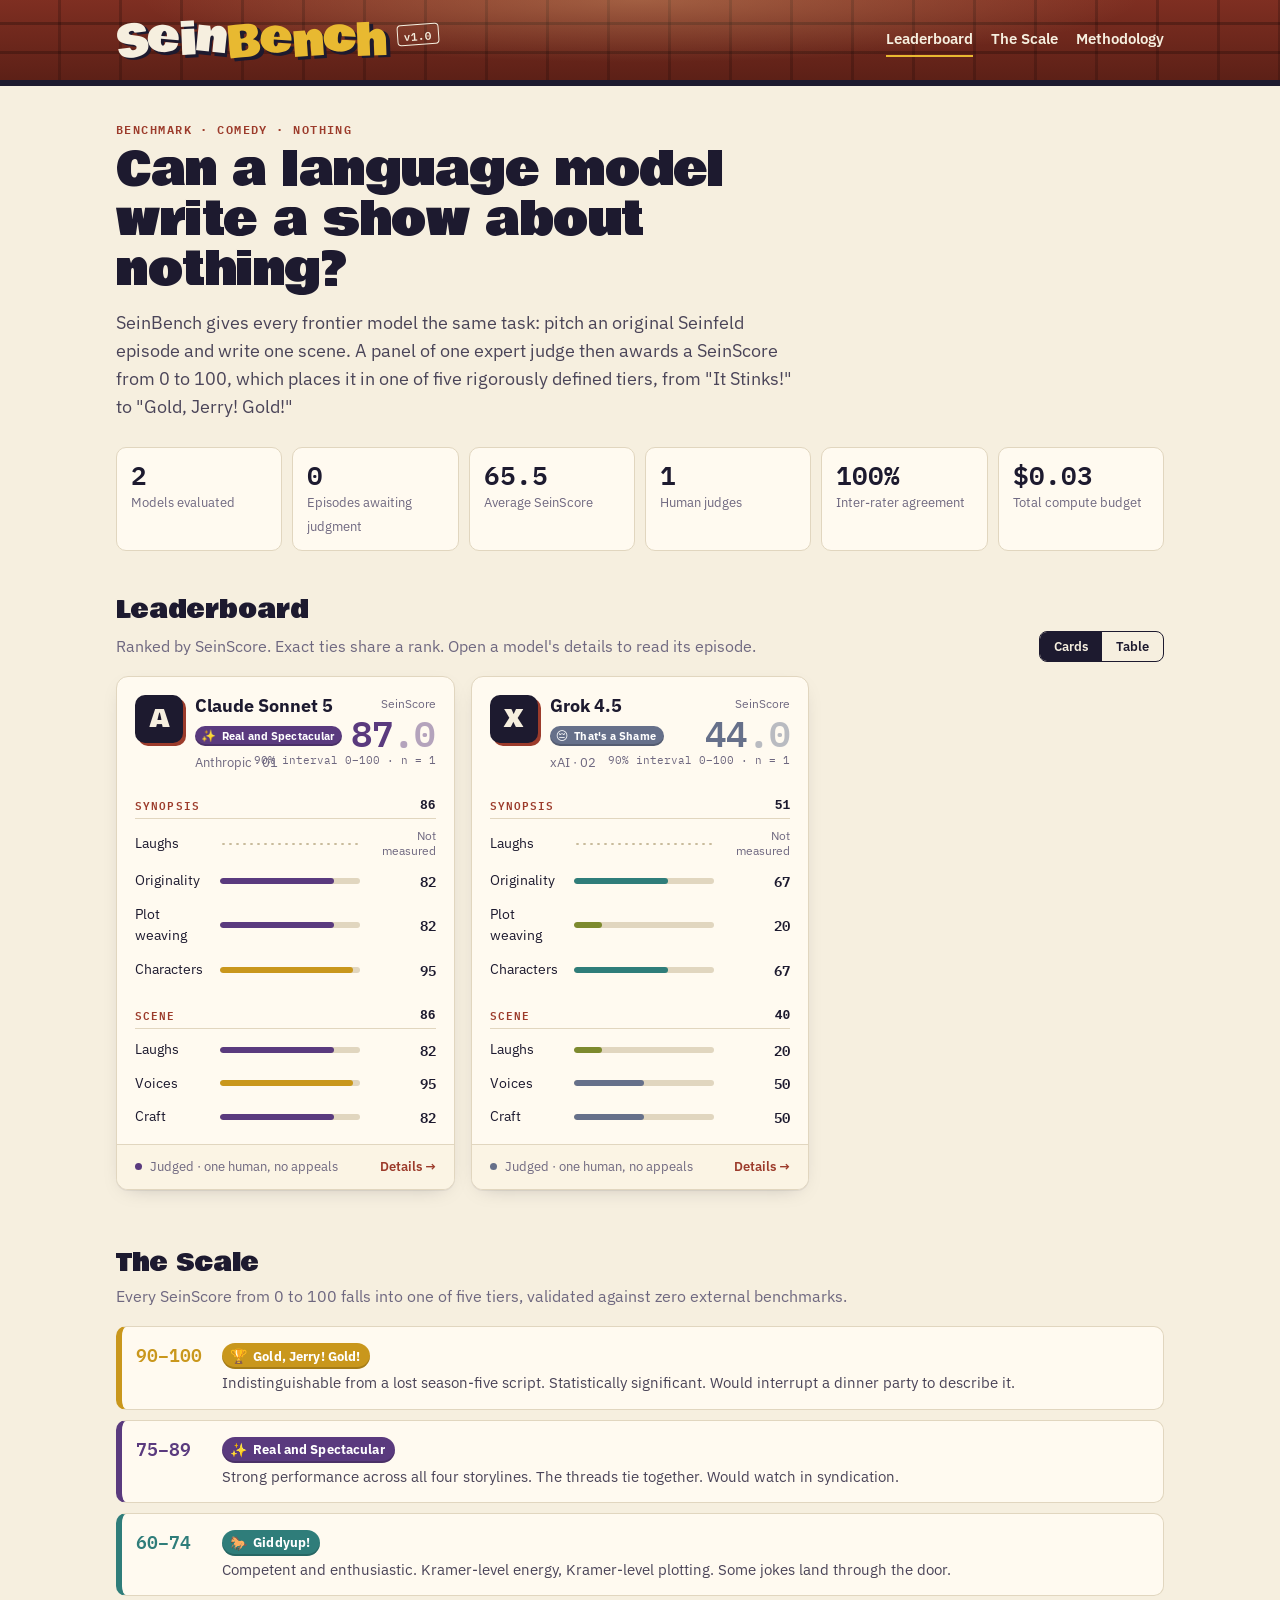
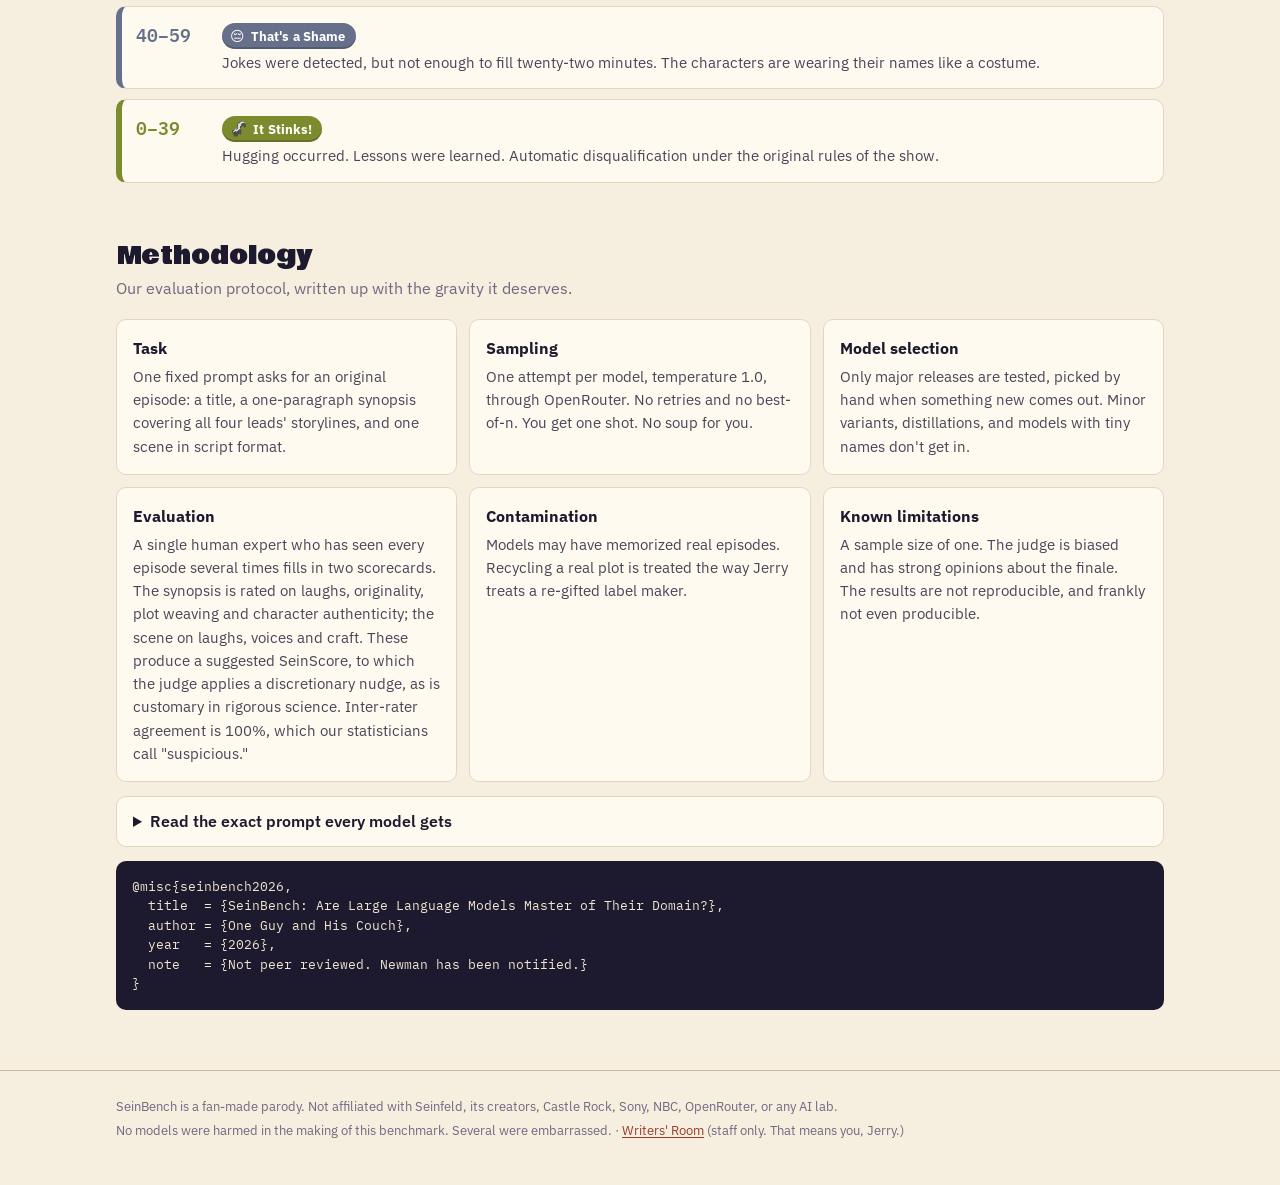
==== commit 2fac94f8: "Leaderboard model cards with per-criterion measurements; Cards/Table toggle Co-Authored-By: Claude O" ====
--- a/index.html
+++ b/index.html
@@ -24,8 +24,14 @@
 
     <section id="board" aria-labelledby="board-title">
       <h2 id="board-title">Leaderboard</h2>
-      <p class="section-sub">Ranked by SeinScore. Exact ties share a rank. Tap a model to read its episode.</p>
-      <div class="board-wrap" id="board-wrap"><div class="empty">Loading the leaderboard…</div></div>
+      <div class="board-head">
+        <p class="section-sub">Ranked by SeinScore. Exact ties share a rank. Open a model's details to read its episode.</p>
+        <div class="view-toggle" role="group" aria-label="Leaderboard view">
+          <button type="button" data-view="cards" aria-pressed="true">Cards</button>
+          <button type="button" data-view="table" aria-pressed="false">Table</button>
+        </div>
+      </div>
+      <div id="board-wrap"><div class="empty">Loading the leaderboard…</div></div>
     </section>
 
     <section id="scale" aria-labelledby="scale-title">
@@ -95,7 +101,64 @@
         wrap.innerHTML = `<div class="empty"><div class="big">No models have been rated yet.</div>It's a leaderboard about nothing.${pending ? ` ${pending} episode${pending > 1 ? 's are' : ' is'} waiting for a verdict.` : ''}</div>`;
         return;
       }
-      wrap.innerHTML = `
+      const VIEW_KEY = 'seinbench-board-view';
+      let view = 'cards';
+      try { view = localStorage.getItem(VIEW_KEY) === 'table' ? 'table' : 'cards'; } catch {}
+      const draw = () => {
+        wrap.innerHTML = view === 'cards' ? cardsHtml(rows) : tableHtml(rows);
+        document.querySelectorAll('.view-toggle button').forEach((b) => b.setAttribute('aria-pressed', String(b.dataset.view === view)));
+      };
+      document.querySelector('.view-toggle').addEventListener('click', (ev) => {
+        const b = ev.target.closest('button[data-view]');
+        if (!b) return;
+        view = b.dataset.view;
+        try { localStorage.setItem(VIEW_KEY, view); } catch {}
+        draw();
+      });
+      draw();
+    })();
+
+    function measure(label, value) {
+      if (value == null) {
+        return `<div class="mc-row"><span>${SB.esc(label)}</span><span class="mc-dots" aria-hidden="true"></span><span class="mc-val muted">Not measured</span></div>`;
+      }
+      return `<div class="mc-row"><span>${SB.esc(label)}</span><span class="mc-bar"><i style="width:${value}%;background:var(--tier-${SB.tierFor(value)})"></i></span><span class="mc-val">${SB.fmtScore(Math.round(value))}</span></div>`;
+    }
+
+    function cardsHtml(rows) {
+      return `<div class="cards">${rows.map((r) => {
+        const [whole, frac] = r.score.toFixed(1).split('.');
+        const sections = Object.entries(SB.RUBRIC).map(([key, sec]) => `
+          <div class="mc-section">
+            <h4><span>${SB.esc(sec.label)}</span><b>${SB.fmtScore(r[key])}</b></h4>
+            ${sec.criteria.map((c) => measure(c.name, r.criteria[c.key])).join('')}
+          </div>`).join('');
+        return `
+          <article class="model-card">
+            <header class="mc-head">
+              <div class="mc-mono" aria-hidden="true">${SB.esc(r.lab[0].toUpperCase())}</div>
+              <div class="mc-id">
+                <a class="mc-name" href="${SB.modelUrl(r.model)}">${SB.esc(SB.shortName(r.name))}</a>
+                <div>${SB.badge(r.tier)}</div>
+                <div class="mc-sub">${SB.esc(r.lab)} · ${String(r.rank).padStart(2, '0')}</div>
+              </div>
+              <div class="mc-score">
+                <span>SeinScore</span>
+                <b style="color:var(--tier-${r.tier})">${whole}<em>.${frac}</em></b>
+                <small>90% interval 0–100 · n&nbsp;=&nbsp;${r.count}</small>
+              </div>
+            </header>
+            ${sections}
+            <footer class="mc-foot">
+              <span><i class="dot" style="background:var(--tier-${r.tier})"></i>Judged · one human, no appeals</span>
+              <a href="${SB.modelUrl(r.model)}">Details →</a>
+            </footer>
+          </article>`;
+      }).join('')}</div>`;
+    }
+
+    function tableHtml(rows) {
+      return `<div class="board-wrap">
         <table class="board">
           <thead><tr>
             <th scope="col">Rank</th><th scope="col">Model</th><th scope="col">SeinScore</th><th scope="col" class="hide-sm">Verdict</th><th scope="col" class="hide-sm" title="Synopsis scorecard">Synopsis</th><th scope="col" class="hide-sm" title="Scene scorecard">Scene</th>
@@ -114,8 +177,8 @@
               <td class="hide-sm num">${SB.fmtDate(r.latest.ratedAt)}</td>
             </tr>`).join('')}
           </tbody>
-        </table>`;
-    })();
+        </table></div>`;
+    }
   </script>
 </body>
 </html>
--- a/assets/style.css
+++ b/assets/style.css
@@ -335,3 +335,48 @@
 .dots i { width: 10px; height: 10px; border-radius: 50%; background: var(--line); }
 .dots i.on { background: var(--tc); }
 .sc-row small { grid-column: 1 / -1; color: var(--muted); font-size: 12px; margin-top: -2px; }
+
+/* ---------- Leaderboard cards ---------- */
+.board-head { display: flex; flex-wrap: wrap; align-items: center; justify-content: space-between; gap: 8px 16px; margin-bottom: 14px; }
+.board-head .section-sub { margin: 0; }
+.view-toggle { display: inline-flex; border: 1.5px solid var(--ink); border-radius: 8px; overflow: hidden; }
+.view-toggle button { font: 600 13px/1 var(--font-ui); padding: 8px 14px; border: 0; background: transparent; color: var(--ink); cursor: pointer; }
+.view-toggle button[aria-pressed="true"] { background: var(--ink); color: var(--paper); }
+
+.cards { display: grid; grid-template-columns: repeat(auto-fill, minmax(min(100%, 330px), 1fr)); gap: 16px; }
+.model-card { display: flex; flex-direction: column; background: var(--card); border: 1px solid var(--line); border-radius: 12px; box-shadow: var(--shadow); overflow: hidden; }
+.mc-head { display: grid; grid-template-columns: 48px minmax(0, 1fr) auto; gap: 12px; align-items: start; padding: 18px 18px 14px; }
+.mc-mono {
+  width: 48px; height: 48px; border-radius: 10px; display: grid; place-items: center;
+  font: 400 24px/1 var(--font-logo); color: var(--paper); background: var(--ink); box-shadow: 3px 3px 0 var(--brick);
+}
+.mc-id { min-width: 0; display: grid; gap: 6px; justify-items: start; }
+.mc-name { font: 700 18px/1.2 var(--font-ui); color: var(--ink); text-decoration: none; overflow-wrap: anywhere; }
+.mc-name:hover { color: var(--brick); text-decoration: underline; }
+.mc-id .tier { font-size: 11px; padding: 4px 8px 4px 6px; }
+.mc-id .tier i { font-size: 12px; }
+.mc-sub { font-size: 13px; color: var(--muted); }
+.mc-score { text-align: right; display: grid; gap: 2px; }
+.mc-score span { font-size: 12px; color: var(--muted); }
+.mc-score b { font: 600 36px/1 var(--font-mono); font-variant-numeric: tabular-nums; letter-spacing: -.02em; }
+.mc-score b em { font-style: normal; opacity: .45; }
+.mc-score small { font: 11px/1.3 var(--font-mono); color: var(--muted); white-space: nowrap; }
+.mc-section { padding: 4px 18px 10px; }
+.mc-section h4 { display: flex; justify-content: space-between; margin: 8px 0 4px; padding-bottom: 6px; border-bottom: 1px solid var(--line); font: 600 11px/1 var(--font-mono); letter-spacing: .1em; text-transform: uppercase; color: var(--brick); }
+.mc-section h4 b { color: var(--ink); font-size: 13px; letter-spacing: 0; }
+.mc-row { display: grid; grid-template-columns: minmax(0, 1fr) minmax(90px, 140px) 64px; gap: 12px; align-items: center; padding: 6px 0; font-size: 14px; }
+.mc-bar { height: 6px; border-radius: 999px; background: var(--line); overflow: hidden; }
+.mc-bar i { display: block; height: 100%; border-radius: inherit; }
+.mc-dots { height: 2px; background-image: radial-gradient(circle, var(--line-strong) 1px, transparent 1.4px); background-size: 7px 2px; background-repeat: repeat-x; }
+.mc-val { text-align: right; font: 600 14px/1 var(--font-mono); font-variant-numeric: tabular-nums; }
+.mc-val.muted { font: 12px/1.2 var(--font-ui); color: var(--muted); }
+.mc-foot { margin-top: auto; display: flex; justify-content: space-between; align-items: center; gap: 10px; padding: 12px 18px; border-top: 1px solid var(--line); background: #fbf4e4; font-size: 13px; color: var(--muted); }
+.mc-foot .dot { display: inline-block; width: 7px; height: 7px; border-radius: 50%; margin-right: 8px; vertical-align: 1px; }
+.mc-foot a { font-weight: 600; text-decoration: none; white-space: nowrap; }
+@media (max-width: 420px) {
+  .mc-head { grid-template-columns: 40px minmax(0, 1fr); }
+  .mc-mono { width: 40px; height: 40px; font-size: 20px; }
+  .mc-score { grid-column: 1 / -1; text-align: left; grid-template-columns: auto 1fr; align-items: baseline; column-gap: 10px; }
+  .mc-score span { grid-column: 1 / -1; }
+  .mc-row { grid-template-columns: minmax(0, 1fr) 90px 56px; gap: 8px; }
+}
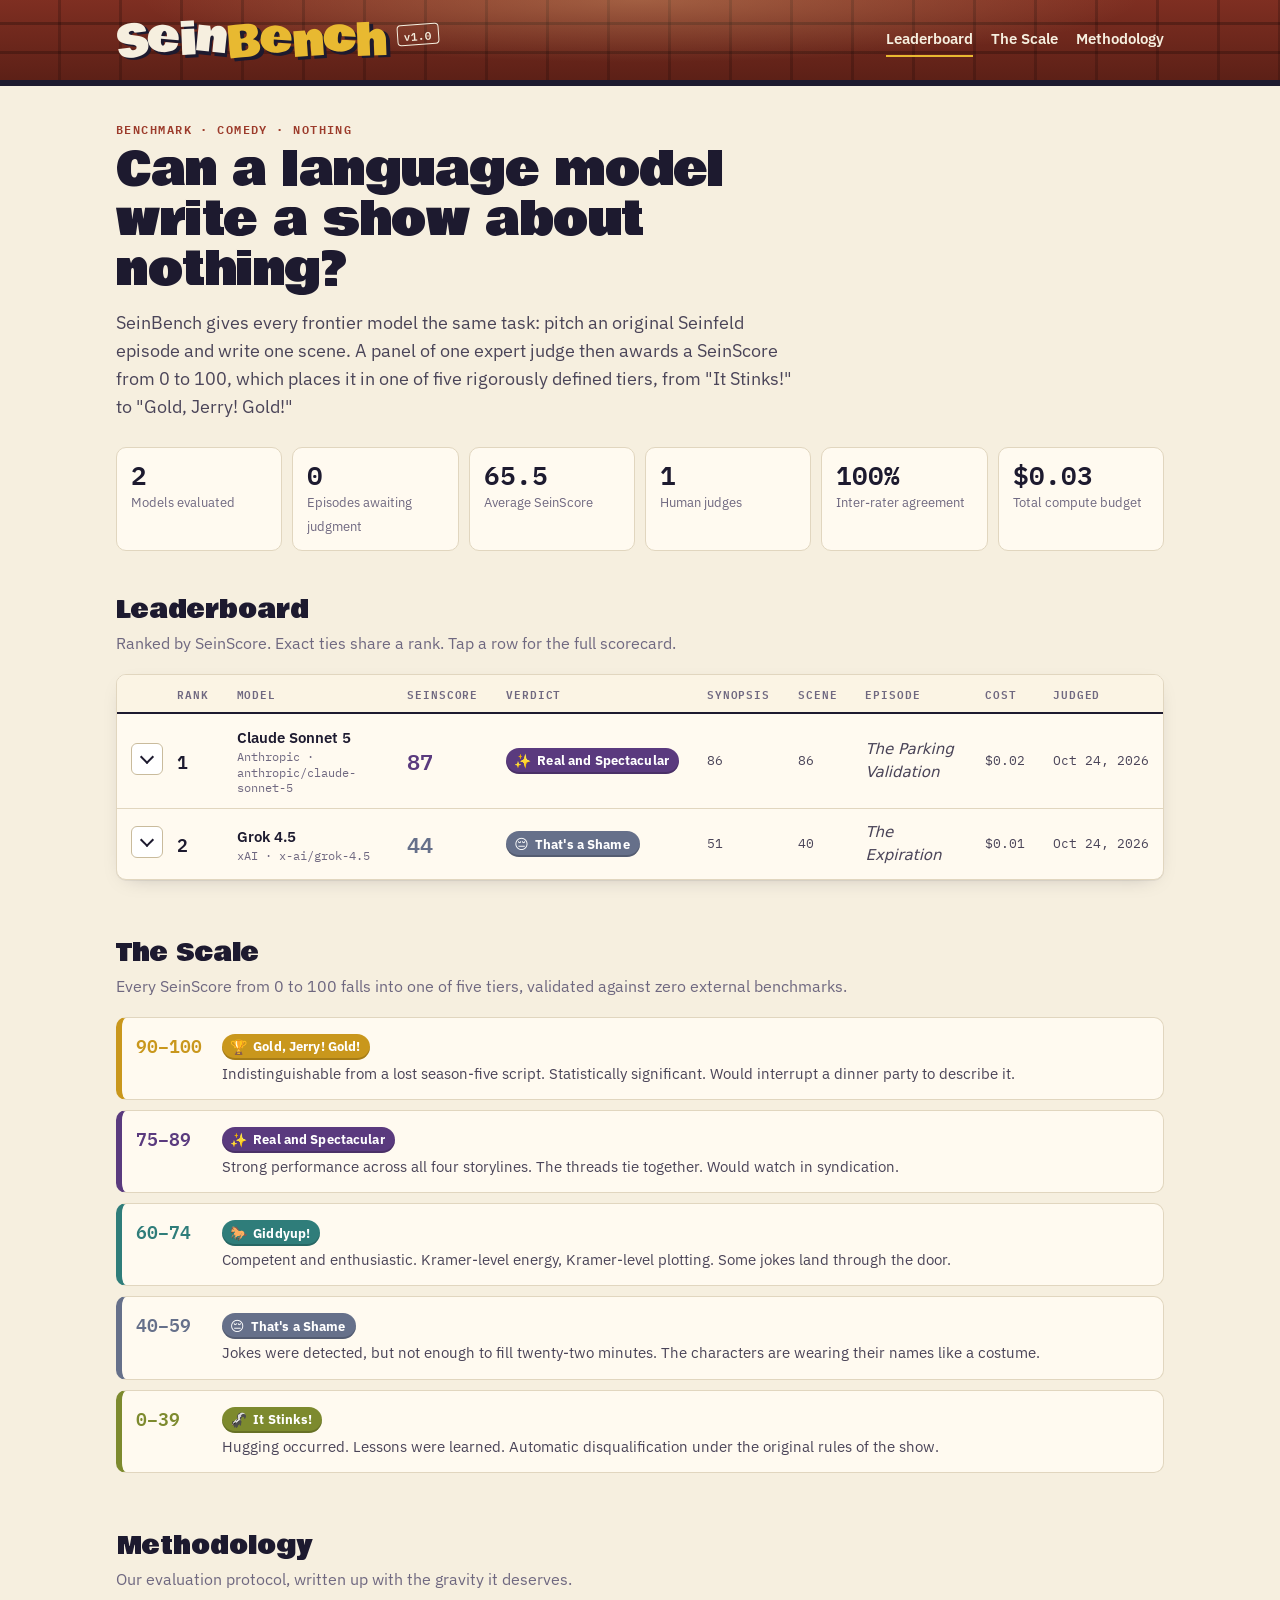
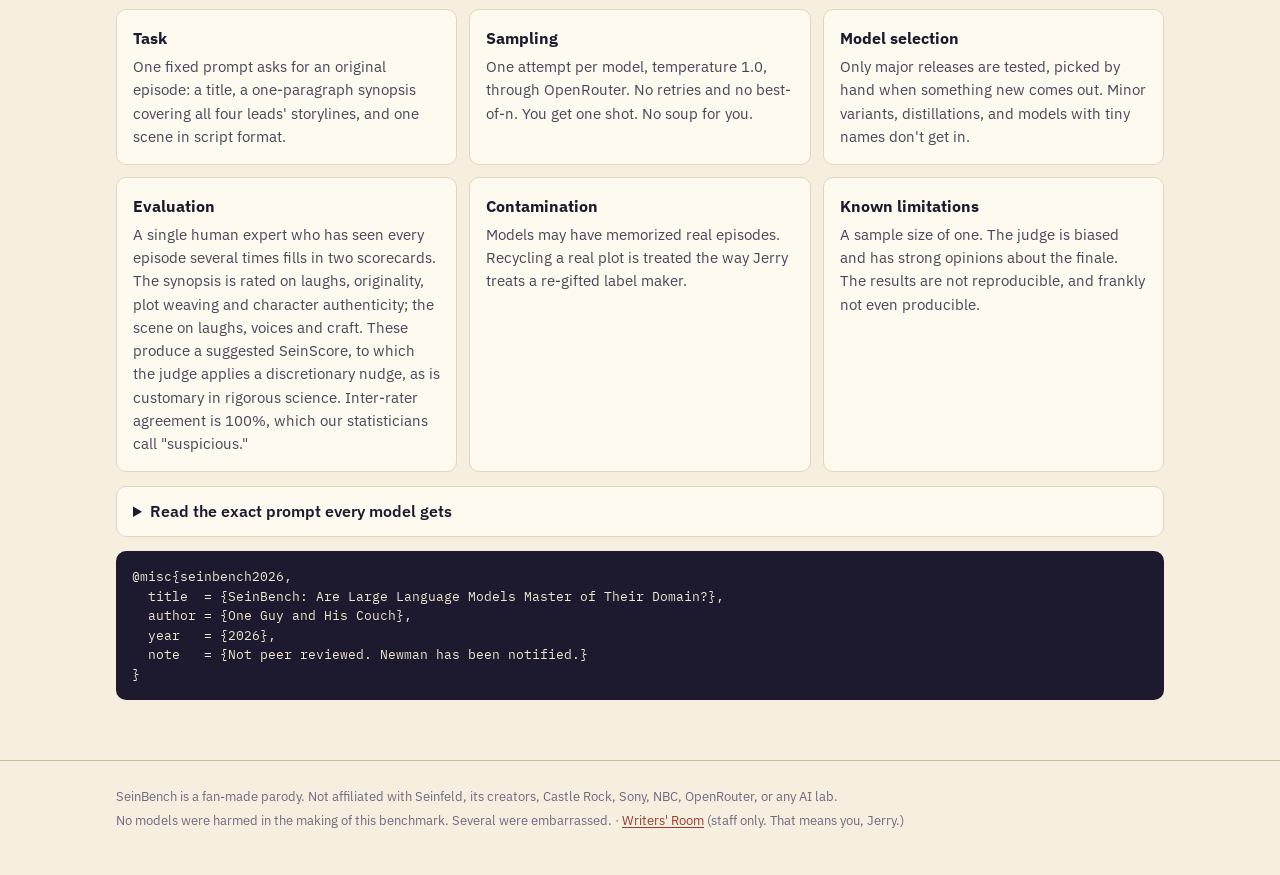
==== commit 537905e9: "Leaderboard: one table whose rows open into the full scorecard; drop the card view Co-Authored-By: C" ====
--- a/index.html
+++ b/index.html
@@ -24,13 +24,7 @@
 
     <section id="board" aria-labelledby="board-title">
       <h2 id="board-title">Leaderboard</h2>
-      <div class="board-head">
-        <p class="section-sub">Ranked by SeinScore. Exact ties share a rank. Open a model's details to read its episode.</p>
-        <div class="view-toggle" role="group" aria-label="Leaderboard view">
-          <button type="button" data-view="cards" aria-pressed="true">Cards</button>
-          <button type="button" data-view="table" aria-pressed="false">Table</button>
-        </div>
-      </div>
+      <p class="section-sub">Ranked by SeinScore. Exact ties share a rank. Tap a row for the full scorecard.</p>
       <div id="board-wrap"><div class="empty">Loading the leaderboard…</div></div>
     </section>
 
@@ -101,22 +95,21 @@
         wrap.innerHTML = `<div class="empty"><div class="big">No models have been rated yet.</div>It's a leaderboard about nothing.${pending ? ` ${pending} episode${pending > 1 ? 's are' : ' is'} waiting for a verdict.` : ''}</div>`;
         return;
       }
-      const VIEW_KEY = 'seinbench-board-view';
-      let view = 'cards';
-      try { view = localStorage.getItem(VIEW_KEY) === 'table' ? 'table' : 'cards'; } catch {}
-      const draw = () => {
-        wrap.innerHTML = view === 'cards' ? cardsHtml(rows) : tableHtml(rows);
-        document.querySelectorAll('.view-toggle button').forEach((b) => b.setAttribute('aria-pressed', String(b.dataset.view === view)));
-      };
-      document.querySelector('.view-toggle').addEventListener('click', (ev) => {
-        const b = ev.target.closest('button[data-view]');
-        if (!b) return;
-        view = b.dataset.view;
-        try { localStorage.setItem(VIEW_KEY, view); } catch {}
-        draw();
+      wrap.innerHTML = tableHtml(rows);
+      // Tap a row (or its arrow) to open its details; links inside the row still work as links.
+      wrap.addEventListener('click', (ev) => {
+        if (ev.target.closest('a')) return;
+        const row = ev.target.closest('tr.board-row');
+        if (row) toggleRow(row.querySelector('.row-toggle'));
       });
-      draw();
     })();
+
+    function toggleRow(button) {
+      const open = button.getAttribute('aria-expanded') !== 'true';
+      button.setAttribute('aria-expanded', String(open));
+      button.closest('tr').classList.toggle('open', open);
+      document.getElementById(button.getAttribute('aria-controls')).hidden = !open;
+    }
 
     function measure(label, value) {
       if (value == null) {
@@ -125,49 +118,46 @@
       return `<div class="mc-row"><span>${SB.esc(label)}</span><span class="mc-bar"><i style="width:${value}%;background:var(--tier-${SB.tierFor(value)})"></i></span><span class="mc-val">${SB.fmtScore(Math.round(value))}</span></div>`;
     }
 
-    function cardsHtml(rows) {
-      return `<div class="cards">${rows.map((r) => {
-        const [whole, frac] = r.score.toFixed(1).split('.');
-        const sections = Object.entries(SB.RUBRIC).map(([key, sec]) => `
-          <div class="mc-section">
-            <h4><span>${SB.esc(sec.label)}</span><b>${SB.fmtScore(r[key])}</b></h4>
-            ${sec.criteria.map((c) => measure(c.name, r.criteria[c.key])).join('')}
-          </div>`).join('');
-        return `
-          <article class="model-card">
-            <header class="mc-head">
-              <div class="mc-mono" aria-hidden="true">${SB.esc(r.lab[0].toUpperCase())}</div>
-              <div class="mc-id">
-                <a class="mc-name" href="${SB.modelUrl(r.model)}">${SB.esc(SB.shortName(r.name))}</a>
-                <div>${SB.badge(r.tier)}</div>
-                <div class="mc-sub">${SB.esc(r.lab)} · ${String(r.rank).padStart(2, '0')}</div>
-              </div>
-              <div class="mc-score">
-                <span>SeinScore</span>
-                <b style="color:var(--tier-${r.tier})">${whole}<em>.${frac}</em></b>
-                <small>90% interval 0–100 · n&nbsp;=&nbsp;${r.count}</small>
-              </div>
-            </header>
-            ${sections}
-            <footer class="mc-foot">
-              <span><i class="dot" style="background:var(--tier-${r.tier})"></i>Judged · one human, no appeals</span>
-              <a href="${SB.modelUrl(r.model)}">Details →</a>
-            </footer>
-          </article>`;
-      }).join('')}</div>`;
+    function detailHtml(r) {
+      const [whole, frac] = r.score.toFixed(1).split('.');
+      const sections = Object.entries(SB.RUBRIC).map(([key, sec]) => `
+        <div class="mc-section">
+          <h4><span>${SB.esc(sec.label)}</span><b>${SB.fmtScore(r[key])}</b></h4>
+          ${sec.criteria.map((c) => measure(c.name, r.criteria[c.key])).join('')}
+        </div>`).join('');
+      return `
+        <div class="row-detail">
+          ${sections}
+          <aside class="rd-aside">
+            <span class="rd-label">SeinScore</span>
+            <b class="rd-score" style="color:var(--tier-${r.tier})">${whole}<em>.${frac}</em></b>
+            <small class="rd-interval">90% interval 0–100 · n&nbsp;=&nbsp;${r.count}</small>
+            ${SB.badge(r.tier)}
+            <p class="rd-episode">“${SB.esc(r.latest.title)}”${r.count > 1 ? ` <span>+${r.count - 1} more</span>` : ''}</p>
+            <dl>
+              <dt>Cost</dt><dd>${SB.fmtCost(r.latest.stats?.cost)}</dd>
+              <dt>Judged</dt><dd>${SB.fmtDate(r.latest.ratedAt)}</dd>
+            </dl>
+            <a class="rd-link" href="${SB.modelUrl(r.model)}">Read the episode →</a>
+            <p class="rd-fine">Judged by one human. No appeals.</p>
+          </aside>
+        </div>`;
     }
 
     function tableHtml(rows) {
       return `<div class="board-wrap">
         <table class="board">
           <thead><tr>
+            <th scope="col"><span class="visually-hidden">Details</span></th>
             <th scope="col">Rank</th><th scope="col">Model</th><th scope="col">SeinScore</th><th scope="col" class="hide-sm">Verdict</th><th scope="col" class="hide-sm" title="Synopsis scorecard">Synopsis</th><th scope="col" class="hide-sm" title="Scene scorecard">Scene</th>
             <th scope="col" class="hide-sm">Episode</th><th scope="col" class="hide-sm">Cost</th><th scope="col" class="hide-sm">Judged</th>
           </tr></thead>
-          <tbody>${rows.map((r) => `
-            <tr>
+          ${rows.map((r, i) => `
+          <tbody>
+            <tr class="board-row">
+              <td class="toggle-cell"><button type="button" class="row-toggle" aria-expanded="false" aria-controls="detail-${i}" aria-label="Show details for ${SB.esc(SB.shortName(r.name))}"></button></td>
               <td class="rank">${r.rank}</td>
-              <td><a class="model-name" href="${SB.modelUrl(r.model)}">${SB.esc(r.name)}</a><span class="model-id">${SB.esc(r.lab)} · ${SB.esc(r.model)}</span></td>
+              <td><a class="model-name" href="${SB.modelUrl(r.model)}">${SB.esc(SB.shortName(r.name))}</a><span class="model-id">${SB.esc(r.lab)} · ${SB.esc(r.model)}</span></td>
               <td class="score" style="color:var(--tier-${r.tier})">${SB.fmtScore(r.score)}${r.count > 1 ? `<small> avg</small>` : ''}</td>
               <td class="hide-sm">${SB.badge(r.tier)}</td>
               <td class="hide-sm num">${SB.fmtScore(r.synopsis)}</td>
@@ -175,8 +165,9 @@
               <td class="hide-sm ep-title">${SB.esc(r.latest.title)}${r.count > 1 ? ` <span class="num">+${r.count - 1} more</span>` : ''}</td>
               <td class="hide-sm num">${SB.fmtCost(r.latest.stats?.cost)}</td>
               <td class="hide-sm num">${SB.fmtDate(r.latest.ratedAt)}</td>
-            </tr>`).join('')}
-          </tbody>
+            </tr>
+            <tr class="detail-row" id="detail-${i}" hidden><td colspan="10">${detailHtml(r)}</td></tr>
+          </tbody>`).join('')}
         </table></div>`;
     }
   </script>
--- a/assets/style.css
+++ b/assets/style.css
@@ -336,47 +336,51 @@
 .dots i.on { background: var(--tc); }
 .sc-row small { grid-column: 1 / -1; color: var(--muted); font-size: 12px; margin-top: -2px; }
 
-/* ---------- Leaderboard cards ---------- */
-.board-head { display: flex; flex-wrap: wrap; align-items: center; justify-content: space-between; gap: 8px 16px; margin-bottom: 14px; }
-.board-head .section-sub { margin: 0; }
-.view-toggle { display: inline-flex; border: 1.5px solid var(--ink); border-radius: 8px; overflow: hidden; }
-.view-toggle button { font: 600 13px/1 var(--font-ui); padding: 8px 14px; border: 0; background: transparent; color: var(--ink); cursor: pointer; }
-.view-toggle button[aria-pressed="true"] { background: var(--ink); color: var(--paper); }
-
-.cards { display: grid; grid-template-columns: repeat(auto-fill, minmax(min(100%, 330px), 1fr)); gap: 16px; }
-.model-card { display: flex; flex-direction: column; background: var(--card); border: 1px solid var(--line); border-radius: 12px; box-shadow: var(--shadow); overflow: hidden; }
-.mc-head { display: grid; grid-template-columns: 48px minmax(0, 1fr) auto; gap: 12px; align-items: start; padding: 18px 18px 14px; }
-.mc-mono {
-  width: 48px; height: 48px; border-radius: 10px; display: grid; place-items: center;
-  font: 400 24px/1 var(--font-logo); color: var(--paper); background: var(--ink); box-shadow: 3px 3px 0 var(--brick);
-}
-.mc-id { min-width: 0; display: grid; gap: 6px; justify-items: start; }
-.mc-name { font: 700 18px/1.2 var(--font-ui); color: var(--ink); text-decoration: none; overflow-wrap: anywhere; }
-.mc-name:hover { color: var(--brick); text-decoration: underline; }
-.mc-id .tier { font-size: 11px; padding: 4px 8px 4px 6px; }
-.mc-id .tier i { font-size: 12px; }
-.mc-sub { font-size: 13px; color: var(--muted); }
-.mc-score { text-align: right; display: grid; gap: 2px; }
-.mc-score span { font-size: 12px; color: var(--muted); }
-.mc-score b { font: 600 36px/1 var(--font-mono); font-variant-numeric: tabular-nums; letter-spacing: -.02em; }
-.mc-score b em { font-style: normal; opacity: .45; }
-.mc-score small { font: 11px/1.3 var(--font-mono); color: var(--muted); white-space: nowrap; }
-.mc-section { padding: 4px 18px 10px; }
-.mc-section h4 { display: flex; justify-content: space-between; margin: 8px 0 4px; padding-bottom: 6px; border-bottom: 1px solid var(--line); font: 600 11px/1 var(--font-mono); letter-spacing: .1em; text-transform: uppercase; color: var(--brick); }
+/* ---------- Leaderboard rows that open into a scorecard ---------- */
+.board-row { cursor: pointer; }
+.board .toggle-cell { width: 1%; padding-right: 0; }
+.row-toggle {
+  position: relative; width: 32px; height: 32px; border-radius: 6px; cursor: pointer;
+  border: 1.5px solid var(--line-strong); background: #fff;
+}
+.row-toggle::before {
+  content: ""; position: absolute; inset: 0; margin: auto; width: 8px; height: 8px;
+  border-right: 2px solid var(--ink); border-bottom: 2px solid var(--ink);
+  transform: translateY(-2px) rotate(45deg); transition: transform .15s;
+}
+.row-toggle[aria-expanded="true"] { background: var(--ink); border-color: var(--ink); }
+.row-toggle[aria-expanded="true"]::before { border-color: var(--paper); transform: translateY(2px) rotate(-135deg); }
+.board-row.open td { background: #fdf3d9; border-bottom-color: transparent; }
+.board tbody tr.detail-row:hover { background: none; }
+.board .detail-row td { padding: 0; background: #fdf3d9; }
+.board tbody:last-child .board-row:not(.open) td { border-bottom: 0; }
+
+.row-detail { display: grid; grid-template-columns: minmax(0, 1fr) minmax(0, 1fr) 220px; gap: 8px 28px; padding: 4px 20px 22px 62px; }
+.mc-section h4 { display: flex; justify-content: space-between; margin: 8px 0 4px; padding-bottom: 6px; border-bottom: 1px solid var(--line-strong); font: 600 11px/1 var(--font-mono); letter-spacing: .1em; text-transform: uppercase; color: var(--brick); }
 .mc-section h4 b { color: var(--ink); font-size: 13px; letter-spacing: 0; }
-.mc-row { display: grid; grid-template-columns: minmax(0, 1fr) minmax(90px, 140px) 64px; gap: 12px; align-items: center; padding: 6px 0; font-size: 14px; }
+.mc-row { display: grid; grid-template-columns: minmax(0, 1fr) minmax(70px, 130px) 60px; gap: 12px; align-items: center; padding: 6px 0; font-size: 14px; }
 .mc-bar { height: 6px; border-radius: 999px; background: var(--line); overflow: hidden; }
 .mc-bar i { display: block; height: 100%; border-radius: inherit; }
 .mc-dots { height: 2px; background-image: radial-gradient(circle, var(--line-strong) 1px, transparent 1.4px); background-size: 7px 2px; background-repeat: repeat-x; }
 .mc-val { text-align: right; font: 600 14px/1 var(--font-mono); font-variant-numeric: tabular-nums; }
 .mc-val.muted { font: 12px/1.2 var(--font-ui); color: var(--muted); }
-.mc-foot { margin-top: auto; display: flex; justify-content: space-between; align-items: center; gap: 10px; padding: 12px 18px; border-top: 1px solid var(--line); background: #fbf4e4; font-size: 13px; color: var(--muted); }
-.mc-foot .dot { display: inline-block; width: 7px; height: 7px; border-radius: 50%; margin-right: 8px; vertical-align: 1px; }
-.mc-foot a { font-weight: 600; text-decoration: none; white-space: nowrap; }
+
+.rd-aside { display: grid; gap: 6px; align-content: start; justify-items: start; padding: 8px 0 0 22px; border-left: 1px solid var(--line-strong); }
+.rd-label { font: 600 11px/1 var(--font-mono); letter-spacing: .1em; text-transform: uppercase; color: var(--muted); }
+.rd-score { font: 600 36px/1 var(--font-mono); font-variant-numeric: tabular-nums; letter-spacing: -.02em; }
+.rd-score em { font-style: normal; opacity: .45; }
+.rd-interval { font: 11px/1.3 var(--font-mono); color: var(--muted); }
+.rd-episode { margin: 6px 0 0; font-style: italic; color: var(--ink-soft); }
+.rd-episode span { font: 12px var(--font-mono); font-style: normal; color: var(--muted); }
+.rd-aside dl { margin: 0; display: grid; grid-template-columns: auto auto; gap: 2px 12px; font-size: 13px; }
+.rd-aside dt { color: var(--muted); }
+.rd-aside dd { margin: 0; font-family: var(--font-mono); }
+.rd-link { font-weight: 700; text-decoration: none; margin-top: 4px; }
+.rd-fine { margin: 0; font-size: 12px; color: var(--muted); }
+@media (max-width: 860px) {
+  .row-detail { grid-template-columns: minmax(0, 1fr); padding: 4px 16px 18px; }
+  .rd-aside { border-left: 0; padding: 14px 0 0; border-top: 1px solid var(--line-strong); }
+}
 @media (max-width: 420px) {
-  .mc-head { grid-template-columns: 40px minmax(0, 1fr); }
-  .mc-mono { width: 40px; height: 40px; font-size: 20px; }
-  .mc-score { grid-column: 1 / -1; text-align: left; grid-template-columns: auto 1fr; align-items: baseline; column-gap: 10px; }
-  .mc-score span { grid-column: 1 / -1; }
-  .mc-row { grid-template-columns: minmax(0, 1fr) 90px 56px; gap: 8px; }
-}
+  .mc-row { grid-template-columns: minmax(0, 1fr) 80px 52px; gap: 8px; }
+}
